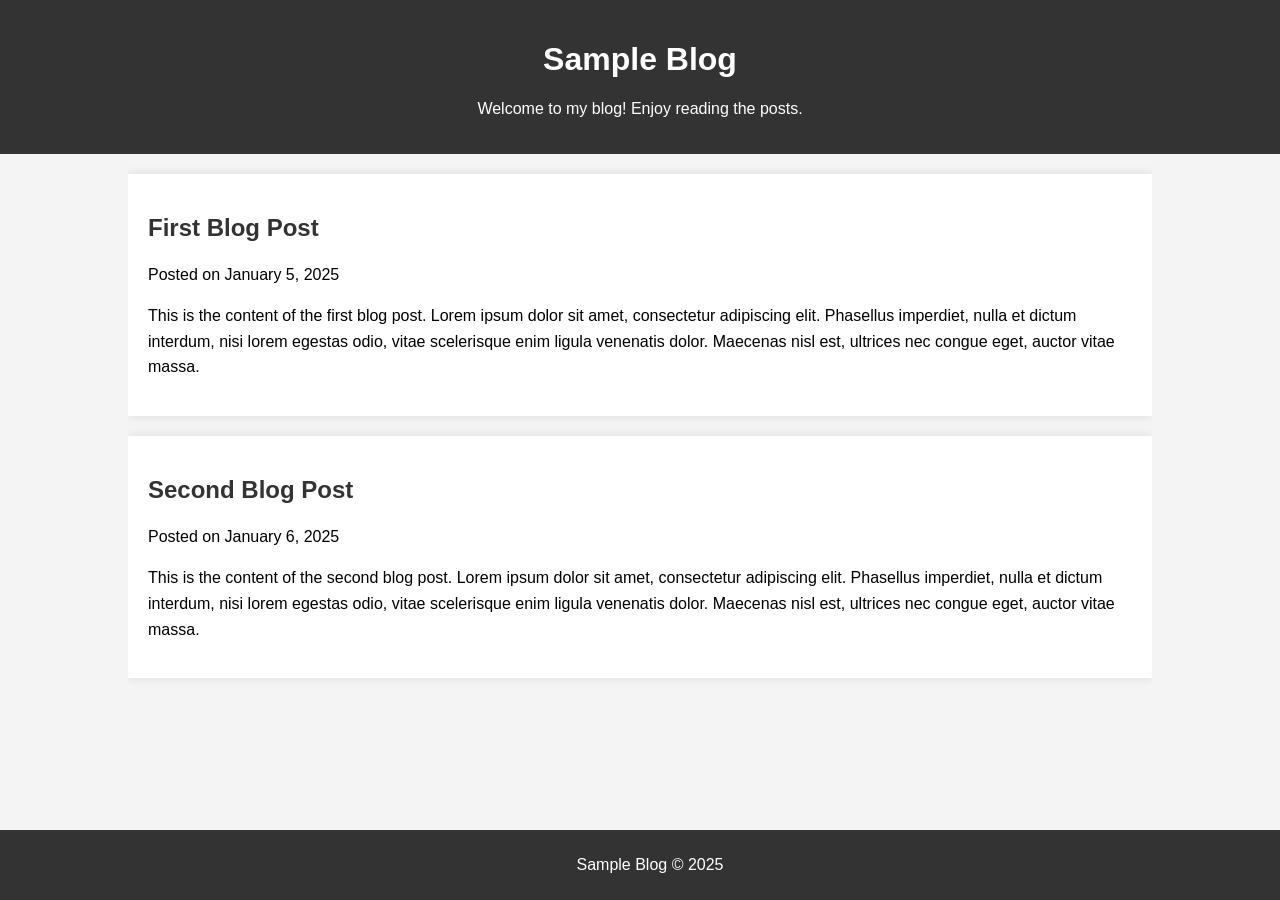
==== index.html @ 9d22ab4b ". first post" ====
<!DOCTYPE html>
<html lang="en">
<head>
    <meta charset="UTF-8">
    <meta name="viewport" content="width=device-width, initial-scale=1.0">
    <title>Sample Blog</title>
    <style>
        body {
            font-family: Arial, sans-serif;
            margin: 0;
            padding: 0;
            background-color: #f4f4f4;
        }
        header {
            background-color: #333;
            color: #fff;
            padding: 20px;
            text-align: center;
        }
        .container {
            width: 80%;
            margin: auto;
            overflow: hidden;
        }
        .post {
            background: #fff;
            margin: 20px 0;
            padding: 20px;
            box-shadow: 0 0 10px rgba(0, 0, 0, 0.1);
        }
        .post h2 {
            color: #333;
        }
        .post p {
            line-height: 1.6;
        }
        footer {
            background-color: #333;
            color: #fff;
            text-align: center;
            padding: 10px;
            position: fixed;
            bottom: 0;
            width: 100%;
        }
    </style>
</head>
<body>
    <header>
        <h1>Sample Blog</h1>
        <p>Welcome to my blog! Enjoy reading the posts.</p>
    </header>

    <div class="container">
        <div class="post">
            <h2>First Blog Post</h2>
            <p>Posted on January 5, 2025</p>
            <p>
                This is the content of the first blog post. Lorem ipsum dolor sit amet, consectetur adipiscing elit. 
                Phasellus imperdiet, nulla et dictum interdum, nisi lorem egestas odio, vitae scelerisque enim ligula venenatis dolor. 
                Maecenas nisl est, ultrices nec congue eget, auctor vitae massa.
            </p>
        </div>

        <div class="post">
            <h2>Second Blog Post</h2>
            <p>Posted on January 6, 2025</p>
            <p>
                This is the content of the second blog post. Lorem ipsum dolor sit amet, consectetur adipiscing elit. 
                Phasellus imperdiet, nulla et dictum interdum, nisi lorem egestas odio, vitae scelerisque enim ligula venenatis dolor. 
                Maecenas nisl est, ultrices nec congue eget, auctor vitae massa.
            </p>
        </div>
    </div>

    <footer>
        <p>Sample Blog &copy; 2025</p>
    </footer>
</body>
</html>
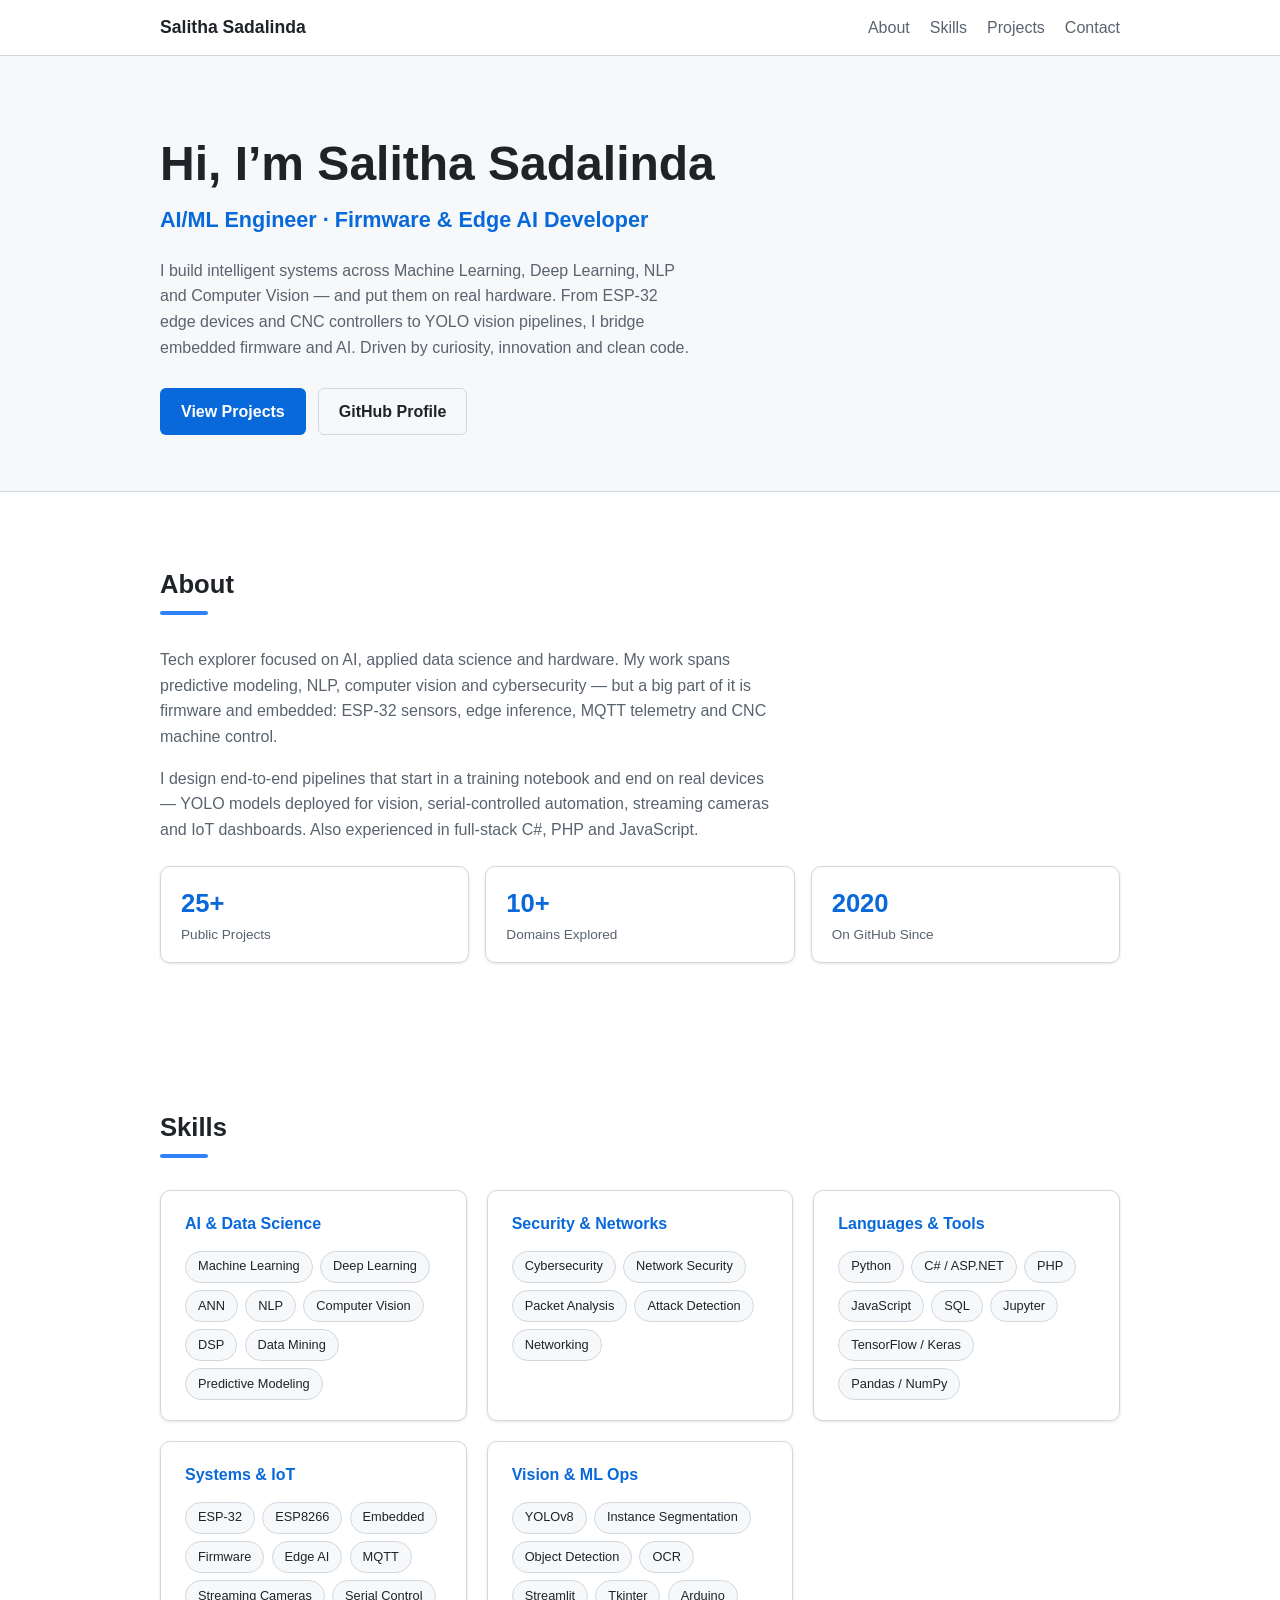
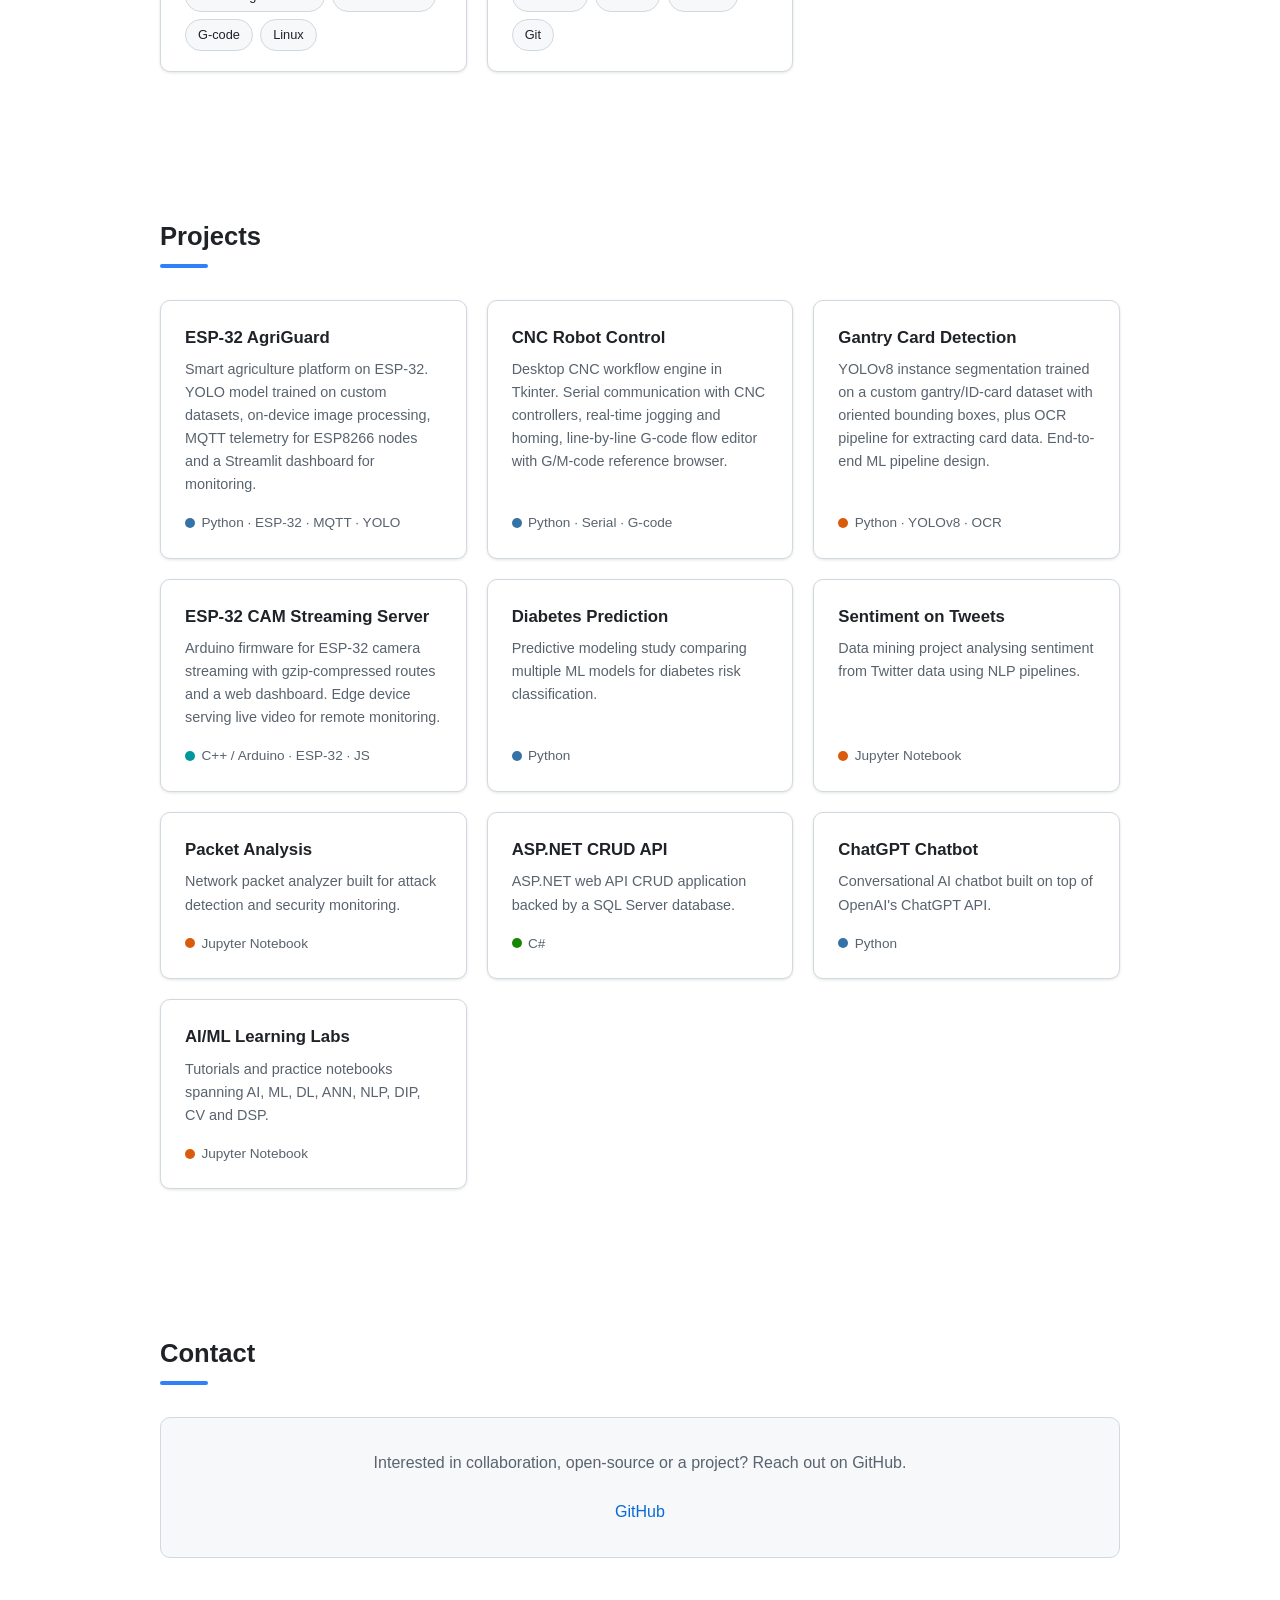
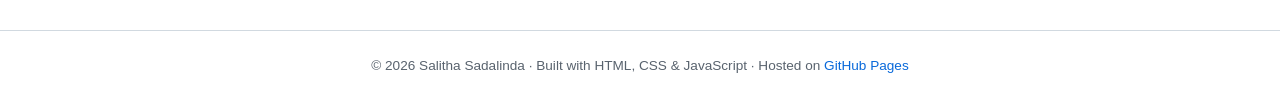
==== commit 40e31b52: "Add professional portfolio with firmware and edge AI content - Responsive single-page portfolio with" ====
--- a/index.html
+++ b/index.html
@@ -1,80 +1,275 @@
 <!DOCTYPE html>
 <html lang="en">
 <head>
-    <meta charset="UTF-8">
-    <meta name="viewport" content="width=device-width, initial-scale=1.0">
-    <title>Sample Blog</title>
-    <style>
-        body {
-            font-family: Arial, sans-serif;
-            margin: 0;
-            padding: 0;
-            background-color: #f4f4f4;
-        }
-        header {
-            background-color: #333;
-            color: #fff;
-            padding: 20px;
-            text-align: center;
-        }
-        .container {
-            width: 80%;
-            margin: auto;
-            overflow: hidden;
-        }
-        .post {
-            background: #fff;
-            margin: 20px 0;
-            padding: 20px;
-            box-shadow: 0 0 10px rgba(0, 0, 0, 0.1);
-        }
-        .post h2 {
-            color: #333;
-        }
-        .post p {
-            line-height: 1.6;
-        }
-        footer {
-            background-color: #333;
-            color: #fff;
-            text-align: center;
-            padding: 10px;
-            position: fixed;
-            bottom: 0;
-            width: 100%;
-        }
-    </style>
+  <meta charset="UTF-8">
+  <meta name="viewport" content="width=device-width, initial-scale=1.0">
+  <title>Salitha Sadalinda | AI/ML Engineer & Cybersecurity Enthusiast</title>
+  <meta name="description" content="Portfolio of Salitha Sadalinda — Machine Learning, Deep Learning, NLP, Computer Vision, Cybersecurity, firmware and edge AI on ESP-32. Python developer and open-source contributor.">
+  <meta name="author" content="Salitha Sadalinda">
+  <meta name="keywords" content="Salitha Sadalinda, Machine Learning, Deep Learning, NLP, Computer Vision, Cybersecurity, Networking, Python, Firmware, ESP-32, Edge AI, CNC, YOLO">
+  <meta name="robots" content="index, follow">
+  <meta name="theme-color" content="#0d1117">
+
+  <!-- Open Graph -->
+  <meta property="og:type" content="website">
+  <meta property="og:title" content="Salitha Sadalinda | Portfolio">
+  <meta property="og:description" content="AI/ML Engineer, firmware & edge AI developer. ESP-32, CNC, YOLO, Deep Learning, NLP and Computer Vision.">
+  <meta property="og:url" content="https://salithasadalinda.github.io/">
+  <meta property="og:site_name" content="Salitha Sadalinda">
+
+  <!-- Twitter -->
+  <meta name="twitter:card" content="summary">
+  <meta name="twitter:title" content="Salitha Sadalinda | Portfolio">
+  <meta name="twitter:description" content="AI/ML Engineer & Cybersecurity enthusiast.">
+
+  <link rel="icon" type="image/svg+xml" href="/favicon.svg">
+  <link rel="canonical" href="https://salithasadalinda.github.io/">
+  <link rel="stylesheet" href="/assets/css/style.css">
+
+  <script type="application/ld+json">
+  {
+    "@context": "https://schema.org",
+    "@type": "Person",
+    "name": "Salitha Sadalinda",
+    "url": "https://salithasadalinda.github.io",
+    "jobTitle": "AI/ML Engineer",
+    "knowsAbout": ["Machine Learning", "Deep Learning", "NLP", "Computer Vision", "Cybersecurity", "Networking", "Python"]
+  }
+  </script>
 </head>
 <body>
-    <header>
-        <h1>Sample Blog</h1>
-        <p>Welcome to my blog! Enjoy reading the posts.</p>
-    </header>
-
+  <a class="skip-link" href="#main">Skip to content</a>
+
+  <header class="nav">
+    <nav class="container" aria-label="Primary">
+      <a class="nav-brand" href="#top">Salitha&nbsp;Sadalinda</a>
+      <button class="nav-toggle" id="nav-toggle" aria-expanded="false" aria-controls="nav-links" aria-label="Toggle navigation">&#9776;</button>
+      <ul class="nav-links" id="nav-links">
+        <li><a href="#about">About</a></li>
+        <li><a href="#skills">Skills</a></li>
+        <li><a href="#projects">Projects</a></li>
+        <li><a href="#contact">Contact</a></li>
+      </ul>
+    </nav>
+  </header>
+
+  <main id="main">
+    <!-- Hero -->
+    <section class="hero" id="top">
+      <div class="container">
+        <h1>Hi, I&rsquo;m Salitha Sadalinda</h1>
+        <p class="role">AI/ML Engineer &middot; Firmware &amp; Edge AI Developer</p>
+        <p>
+          I build intelligent systems across Machine Learning, Deep Learning, NLP and Computer Vision —
+          and put them on real hardware. From ESP-32 edge devices and CNC controllers to YOLO vision
+          pipelines, I bridge embedded firmware and AI. Driven by curiosity, innovation and clean code.
+        </p>
+        <div class="btn-group">
+          <a class="btn btn-primary" href="#projects">View Projects</a>
+          <a class="btn btn-outline" href="https://github.com/salithasadalinda" target="_blank" rel="noopener">GitHub Profile</a>
+        </div>
+      </div>
+    </section>
+
+    <!-- About -->
+    <section id="about">
+      <div class="container">
+        <h2 class="section-title">About</h2>
+        <div class="about-text">
+          <p>
+            Tech explorer focused on AI, applied data science and hardware. My work spans predictive
+            modeling, NLP, computer vision and cybersecurity — but a big part of it is firmware and
+            embedded: ESP-32 sensors, edge inference, MQTT telemetry and CNC machine control.
+          </p>
+          <p>
+            I design end-to-end pipelines that start in a training notebook and end on real devices —
+            YOLO models deployed for vision, serial-controlled automation, streaming cameras and IoT
+            dashboards. Also experienced in full-stack C#, PHP and JavaScript.
+          </p>
+        </div>
+        <div class="stats">
+          <div class="stat">
+            <div class="num">25+</div>
+            <div class="label">Public Projects</div>
+          </div>
+          <div class="stat">
+            <div class="num">10+</div>
+            <div class="label">Domains Explored</div>
+          </div>
+          <div class="stat">
+            <div class="num">2020</div>
+            <div class="label">On GitHub Since</div>
+          </div>
+        </div>
+      </div>
+    </section>
+
+    <!-- Skills -->
+    <section id="skills">
+      <div class="container">
+        <h2 class="section-title">Skills</h2>
+        <div class="skills-grid">
+          <div class="skill-cat">
+            <h3>AI &amp; Data Science</h3>
+            <div class="badges">
+              <span class="badge">Machine Learning</span>
+              <span class="badge">Deep Learning</span>
+              <span class="badge">ANN</span>
+              <span class="badge">NLP</span>
+              <span class="badge">Computer Vision</span>
+              <span class="badge">DSP</span>
+              <span class="badge">Data Mining</span>
+              <span class="badge">Predictive Modeling</span>
+            </div>
+          </div>
+          <div class="skill-cat">
+            <h3>Security &amp; Networks</h3>
+            <div class="badges">
+              <span class="badge">Cybersecurity</span>
+              <span class="badge">Network Security</span>
+              <span class="badge">Packet Analysis</span>
+              <span class="badge">Attack Detection</span>
+              <span class="badge">Networking</span>
+            </div>
+          </div>
+          <div class="skill-cat">
+            <h3>Languages &amp; Tools</h3>
+            <div class="badges">
+              <span class="badge">Python</span>
+              <span class="badge">C# / ASP.NET</span>
+              <span class="badge">PHP</span>
+              <span class="badge">JavaScript</span>
+              <span class="badge">SQL</span>
+              <span class="badge">Jupyter</span>
+              <span class="badge">TensorFlow / Keras</span>
+              <span class="badge">Pandas / NumPy</span>
+            </div>
+          </div>
+          <div class="skill-cat">
+            <h3>Systems &amp; IoT</h3>
+            <div class="badges">
+              <span class="badge">ESP-32</span>
+              <span class="badge">ESP8266</span>
+              <span class="badge">Embedded</span>
+              <span class="badge">Firmware</span>
+              <span class="badge">Edge AI</span>
+              <span class="badge">MQTT</span>
+              <span class="badge">Streaming Cameras</span>
+              <span class="badge">Serial Control</span>
+              <span class="badge">G-code</span>
+              <span class="badge">Linux</span>
+            </div>
+          </div>
+          <div class="skill-cat">
+            <h3>Vision &amp; ML Ops</h3>
+            <div class="badges">
+              <span class="badge">YOLOv8</span>
+              <span class="badge">Instance Segmentation</span>
+              <span class="badge">Object Detection</span>
+              <span class="badge">OCR</span>
+              <span class="badge">Streamlit</span>
+              <span class="badge">Tkinter</span>
+              <span class="badge">Arduino</span>
+              <span class="badge">Git</span>
+            </div>
+          </div>
+        </div>
+      </div>
+    </section>
+
+    <!-- Projects -->
+    <section id="projects">
+      <div class="container">
+        <h2 class="section-title">Projects</h2>
+        <div class="projects-grid">
+
+          <article class="project-card">
+            <h3 class="p-title"><a href="https://github.com/salithasadalinda/ESP-32-AgriGuard" target="_blank" rel="noopener">ESP-32 AgriGuard</a></h3>
+            <p class="p-desc">Smart agriculture platform on ESP-32. YOLO model trained on custom datasets, on-device image processing, MQTT telemetry for ESP8266 nodes and a Streamlit dashboard for monitoring.</p>
+            <span class="p-lang"><span class="lang-dot" style="background:#3572A5"></span>Python &middot; ESP-32 &middot; MQTT &middot; YOLO</span>
+          </article>
+
+          <article class="project-card">
+            <h3 class="p-title"><a href="https://github.com/salithasadalinda/CNC_robot_control" target="_blank" rel="noopener">CNC Robot Control</a></h3>
+            <p class="p-desc">Desktop CNC workflow engine in Tkinter. Serial communication with CNC controllers, real-time jogging and homing, line-by-line G-code flow editor with G/M-code reference browser.</p>
+            <span class="p-lang"><span class="lang-dot" style="background:#3572A5"></span>Python &middot; Serial &middot; G-code</span>
+          </article>
+
+          <article class="project-card">
+            <h3 class="p-title"><a href="https://github.com/salithasadalinda/gantry-card-detection" target="_blank" rel="noopener">Gantry Card Detection</a></h3>
+            <p class="p-desc">YOLOv8 instance segmentation trained on a custom gantry/ID-card dataset with oriented bounding boxes, plus OCR pipeline for extracting card data. End-to-end ML pipeline design.</p>
+            <span class="p-lang"><span class="lang-dot" style="background:#DA5B0B"></span>Python &middot; YOLOv8 &middot; OCR</span>
+          </article>
+
+          <article class="project-card">
+            <h3 class="p-title"><a href="https://github.com/salithasadalinda/EI_ESP32_CAM_SERVER" target="_blank" rel="noopener">ESP-32 CAM Streaming Server</a></h3>
+            <p class="p-desc">Arduino firmware for ESP-32 camera streaming with gzip-compressed routes and a web dashboard. Edge device serving live video for remote monitoring.</p>
+            <span class="p-lang"><span class="lang-dot" style="background:#00979D"></span>C++ / Arduino &middot; ESP-32 &middot; JS</span>
+          </article>
+
+          <article class="project-card">
+            <h3 class="p-title"><a href="https://github.com/salithasadalinda/diabetis_prediction" target="_blank" rel="noopener">Diabetes Prediction</a></h3>
+            <p class="p-desc">Predictive modeling study comparing multiple ML models for diabetes risk classification.</p>
+            <span class="p-lang"><span class="lang-dot" style="background:#3572A5"></span>Python</span>
+          </article>
+
+          <article class="project-card">
+            <h3 class="p-title"><a href="https://github.com/salithasadalinda/sentimentOnTweets" target="_blank" rel="noopener">Sentiment on Tweets</a></h3>
+            <p class="p-desc">Data mining project analysing sentiment from Twitter data using NLP pipelines.</p>
+            <span class="p-lang"><span class="lang-dot" style="background:#DA5B0B"></span>Jupyter Notebook</span>
+          </article>
+
+          <article class="project-card">
+            <h3 class="p-title"><a href="https://github.com/salithasadalinda/packetAnalysis" target="_blank" rel="noopener">Packet Analysis</a></h3>
+            <p class="p-desc">Network packet analyzer built for attack detection and security monitoring.</p>
+            <span class="p-lang"><span class="lang-dot" style="background:#DA5B0B"></span>Jupyter Notebook</span>
+          </article>
+
+          <article class="project-card">
+            <h3 class="p-title"><a href="https://github.com/salithasadalinda/WebApplication1" target="_blank" rel="noopener">ASP.NET CRUD API</a></h3>
+            <p class="p-desc">ASP.NET web API CRUD application backed by a SQL Server database.</p>
+            <span class="p-lang"><span class="lang-dot" style="background:#178600"></span>C#</span>
+          </article>
+
+          <article class="project-card">
+            <h3 class="p-title"><a href="https://github.com/salithasadalinda/chatgpt-chatbot" target="_blank" rel="noopener">ChatGPT Chatbot</a></h3>
+            <p class="p-desc">Conversational AI chatbot built on top of OpenAI's ChatGPT API.</p>
+            <span class="p-lang"><span class="lang-dot" style="background:#3572A5"></span>Python</span>
+          </article>
+
+          <article class="project-card">
+            <h3 class="p-title"><a href="https://github.com/salithasadalinda/AI_ML_DL_ANN_NLP_DIP_CV_DSP" target="_blank" rel="noopener">AI/ML Learning Labs</a></h3>
+            <p class="p-desc">Tutorials and practice notebooks spanning AI, ML, DL, ANN, NLP, DIP, CV and DSP.</p>
+            <span class="p-lang"><span class="lang-dot" style="background:#DA5B0B"></span>Jupyter Notebook</span>
+          </article>
+
+        </div>
+      </div>
+    </section>
+
+    <!-- Contact -->
+    <section id="contact">
+      <div class="container">
+        <h2 class="section-title">Contact</h2>
+        <div class="contact-box">
+          <p>Interested in collaboration, open-source or a project? Reach out on GitHub.</p>
+          <div class="social-links">
+            <a href="https://github.com/salithasadalinda" target="_blank" rel="noopener" aria-label="GitHub profile">
+              GitHub
+            </a>
+          </div>
+        </div>
+      </div>
+    </section>
+  </main>
+
+  <footer class="footer">
     <div class="container">
-        <div class="post">
-            <h2>First Blog Post</h2>
-            <p>Posted on January 5, 2025</p>
-            <p>
-                This is the content of the first blog post. Lorem ipsum dolor sit amet, consectetur adipiscing elit. 
-                Phasellus imperdiet, nulla et dictum interdum, nisi lorem egestas odio, vitae scelerisque enim ligula venenatis dolor. 
-                Maecenas nisl est, ultrices nec congue eget, auctor vitae massa.
-            </p>
-        </div>
-
-        <div class="post">
-            <h2>Second Blog Post</h2>
-            <p>Posted on January 6, 2025</p>
-            <p>
-                This is the content of the second blog post. Lorem ipsum dolor sit amet, consectetur adipiscing elit. 
-                Phasellus imperdiet, nulla et dictum interdum, nisi lorem egestas odio, vitae scelerisque enim ligula venenatis dolor. 
-                Maecenas nisl est, ultrices nec congue eget, auctor vitae massa.
-            </p>
-        </div>
+      &copy; <span id="year">2026</span> Salitha Sadalinda &middot; Built with HTML, CSS &amp; JavaScript &middot;
+      Hosted on <a href="https://pages.github.com/" target="_blank" rel="noopener">GitHub Pages</a>
     </div>
-
-    <footer>
-        <p>Sample Blog &copy; 2025</p>
-    </footer>
+  </footer>
+
+  <script src="/assets/js/main.js"></script>
 </body>
 </html>
--- a/assets/css/style.css
+++ b/assets/css/style.css
@@ -0,0 +1,425 @@
+:root {
+  --bg: #ffffff;
+  --bg-alt: #f6f8fa;
+  --text: #1f2328;
+  --text-muted: #59636e;
+  --accent: #2f81f7;
+  --accent-strong: #0969da;
+  --border: #d1d9e0;
+  --card-bg: #ffffff;
+  --code-bg: #f6f8fa;
+  --shadow: 0 1px 3px rgba(27, 31, 36, 0.12);
+  --shadow-lg: 0 8px 24px rgba(140, 149, 159, 0.2);
+  --radius: 10px;
+  --max-width: 960px;
+  --nav-h: 56px;
+}
+
+@media (prefers-color-scheme: dark) {
+  :root {
+    --bg: #0d1117;
+    --bg-alt: #161b22;
+    --text: #e6edf3;
+    --text-muted: #8b949e;
+    --accent: #4493f8;
+    --accent-strong: #58a6ff;
+    --border: #30363d;
+    --card-bg: #161b22;
+    --code-bg: #161b22;
+    --shadow: 0 1px 3px rgba(1, 4, 9, 0.4);
+    --shadow-lg: 0 8px 24px rgba(1, 4, 9, 0.6);
+  }
+}
+
+*,
+*::before,
+*::after {
+  box-sizing: border-box;
+  margin: 0;
+  padding: 0;
+}
+
+html {
+  scroll-behavior: smooth;
+  scroll-padding-top: var(--nav-h);
+}
+
+body {
+  font-family: -apple-system, BlinkMacSystemFont, "Segoe UI", "Noto Sans",
+    Helvetica, Arial, sans-serif, "Apple Color Emoji", "Segoe UI Emoji";
+  background: var(--bg);
+  color: var(--text);
+  line-height: 1.6;
+  -webkit-font-smoothing: antialiased;
+}
+
+a {
+  color: var(--accent-strong);
+  text-decoration: none;
+}
+
+a:hover {
+  text-decoration: underline;
+}
+
+.container {
+  width: min(100% - 2rem, var(--max-width));
+  margin-inline: auto;
+}
+
+.skip-link {
+  position: absolute;
+  left: -9999px;
+  top: 0;
+  background: var(--accent-strong);
+  color: #fff;
+  padding: 0.5rem 1rem;
+  z-index: 100;
+}
+
+.skip-link:focus {
+  left: 0;
+}
+
+/* ---------- Navbar ---------- */
+.nav {
+  position: sticky;
+  top: 0;
+  z-index: 50;
+  height: var(--nav-h);
+  background: color-mix(in srgb, var(--bg) 85%, transparent);
+  backdrop-filter: blur(8px);
+  -webkit-backdrop-filter: blur(8px);
+  border-bottom: 1px solid var(--border);
+}
+
+.nav .container {
+  display: flex;
+  align-items: center;
+  justify-content: space-between;
+  height: 100%;
+}
+
+.nav-brand {
+  font-weight: 700;
+  font-size: 1.1rem;
+  color: var(--text);
+}
+
+.nav-links {
+  display: flex;
+  gap: 1.25rem;
+  align-items: center;
+  list-style: none;
+}
+
+.nav-links a {
+  color: var(--text-muted);
+  font-weight: 500;
+}
+
+.nav-links a:hover {
+  color: var(--text);
+  text-decoration: none;
+}
+
+.nav-toggle {
+  display: none;
+  background: none;
+  border: 1px solid var(--border);
+  border-radius: 6px;
+  padding: 0.4rem 0.6rem;
+  color: var(--text);
+  cursor: pointer;
+  font-size: 1.1rem;
+}
+
+/* ---------- Sections ---------- */
+section {
+  padding: 4.5rem 0;
+}
+
+.section-title {
+  font-size: 1.6rem;
+  margin-bottom: 2rem;
+  position: relative;
+}
+
+.section-title::after {
+  content: "";
+  display: block;
+  width: 3rem;
+  height: 4px;
+  margin-top: 0.4rem;
+  border-radius: 2px;
+  background: var(--accent);
+}
+
+/* ---------- Hero ---------- */
+.hero {
+  padding: 5rem 0 3.5rem;
+  background: var(--bg-alt);
+  border-bottom: 1px solid var(--border);
+}
+
+.hero h1 {
+  font-size: clamp(2rem, 5vw, 3rem);
+  line-height: 1.15;
+  margin-bottom: 0.75rem;
+}
+
+.hero .role {
+  font-size: clamp(1.1rem, 2.5vw, 1.35rem);
+  color: var(--accent-strong);
+  font-weight: 600;
+  margin-bottom: 1.25rem;
+}
+
+.hero p {
+  color: var(--text-muted);
+  max-width: 60ch;
+  margin-bottom: 1.75rem;
+}
+
+.btn-group {
+  display: flex;
+  flex-wrap: wrap;
+  gap: 0.75rem;
+}
+
+.btn {
+  display: inline-block;
+  padding: 0.6rem 1.25rem;
+  border-radius: 6px;
+  font-weight: 600;
+  border: 1px solid transparent;
+  transition: background 0.15s ease, transform 0.1s ease;
+}
+
+.btn:hover {
+  text-decoration: none;
+  transform: translateY(-1px);
+}
+
+.btn-primary {
+  background: var(--accent-strong);
+  color: #fff;
+}
+
+.btn-primary:hover {
+  background: var(--accent);
+}
+
+.btn-outline {
+  background: transparent;
+  color: var(--text);
+  border-color: var(--border);
+}
+
+.btn-outline:hover {
+  border-color: var(--text-muted);
+}
+
+/* ---------- About ---------- */
+.about-text p {
+  color: var(--text-muted);
+  margin-bottom: 1rem;
+  max-width: 70ch;
+}
+
+.stats {
+  display: grid;
+  grid-template-columns: repeat(auto-fit, minmax(140px, 1fr));
+  gap: 1rem;
+  margin-top: 1.5rem;
+}
+
+.stat {
+  background: var(--card-bg);
+  border: 1px solid var(--border);
+  border-radius: var(--radius);
+  padding: 1rem 1.25rem;
+  box-shadow: var(--shadow);
+}
+
+.stat .num {
+  font-size: 1.6rem;
+  font-weight: 700;
+  color: var(--accent-strong);
+}
+
+.stat .label {
+  color: var(--text-muted);
+  font-size: 0.85rem;
+}
+
+/* ---------- Skills ---------- */
+.skills-grid {
+  display: grid;
+  grid-template-columns: repeat(auto-fit, minmax(260px, 1fr));
+  gap: 1.25rem;
+}
+
+.skill-cat {
+  background: var(--card-bg);
+  border: 1px solid var(--border);
+  border-radius: var(--radius);
+  padding: 1.25rem 1.5rem;
+  box-shadow: var(--shadow);
+}
+
+.skill-cat h3 {
+  font-size: 1rem;
+  margin-bottom: 0.85rem;
+  color: var(--accent-strong);
+}
+
+.badges {
+  display: flex;
+  flex-wrap: wrap;
+  gap: 0.45rem;
+}
+
+.badge {
+  background: var(--bg-alt);
+  border: 1px solid var(--border);
+  border-radius: 999px;
+  padding: 0.3rem 0.75rem;
+  font-size: 0.8rem;
+  color: var(--text);
+}
+
+/* ---------- Projects ---------- */
+.projects-grid {
+  display: grid;
+  grid-template-columns: repeat(auto-fill, minmax(300px, 1fr));
+  gap: 1.25rem;
+}
+
+.project-card {
+  display: flex;
+  flex-direction: column;
+  background: var(--card-bg);
+  border: 1px solid var(--border);
+  border-radius: var(--radius);
+  padding: 1.5rem;
+  box-shadow: var(--shadow);
+  transition: box-shadow 0.2s ease, transform 0.2s ease;
+}
+
+.project-card:hover {
+  box-shadow: var(--shadow-lg);
+  transform: translateY(-2px);
+}
+
+.project-card .p-title {
+  font-size: 1.05rem;
+  margin-bottom: 0.4rem;
+}
+
+.project-card .p-title a {
+  color: var(--text);
+}
+
+.project-card .p-desc {
+  color: var(--text-muted);
+  font-size: 0.9rem;
+  margin-bottom: 1rem;
+  flex-grow: 1;
+}
+
+.project-card .p-lang {
+  font-size: 0.85rem;
+  color: var(--text-muted);
+  display: flex;
+  align-items: center;
+  gap: 0.4rem;
+}
+
+.lang-dot {
+  width: 10px;
+  height: 10px;
+  border-radius: 50%;
+  display: inline-block;
+  background: var(--accent);
+}
+
+/* ---------- Contact ---------- */
+.contact-box {
+  background: var(--bg-alt);
+  border: 1px solid var(--border);
+  border-radius: var(--radius);
+  padding: 2rem;
+  text-align: center;
+}
+
+.contact-box p {
+  color: var(--text-muted);
+  margin-bottom: 1.5rem;
+}
+
+.social-links {
+  display: flex;
+  justify-content: center;
+  flex-wrap: wrap;
+  gap: 0.75rem;
+  margin-top: 1rem;
+}
+
+.social-links a {
+  display: inline-flex;
+  align-items: center;
+  gap: 0.4rem;
+}
+
+/* ---------- Footer ---------- */
+.footer {
+  border-top: 1px solid var(--border);
+  padding: 1.5rem 0;
+  color: var(--text-muted);
+  font-size: 0.85rem;
+  text-align: center;
+}
+
+/* ---------- Responsive ---------- */
+@media (max-width: 720px) {
+  .nav-links {
+    position: absolute;
+    top: var(--nav-h);
+    left: 0;
+    right: 0;
+    flex-direction: column;
+    gap: 0;
+    background: var(--bg);
+    border-bottom: 1px solid var(--border);
+    padding: 0.5rem 1rem;
+    display: none;
+  }
+
+  .nav-links.open {
+    display: flex;
+  }
+
+  .nav-links a {
+    display: block;
+    padding: 0.6rem 0;
+  }
+
+  .nav-toggle {
+    display: block;
+  }
+}
+
+/* ---------- Reduced motion ---------- */
+@media (prefers-reduced-motion: reduce) {
+  html {
+    scroll-behavior: auto;
+  }
+
+  *,
+  *::before,
+  *::after {
+    transition: none !important;
+    transform: none !important;
+  }
+}
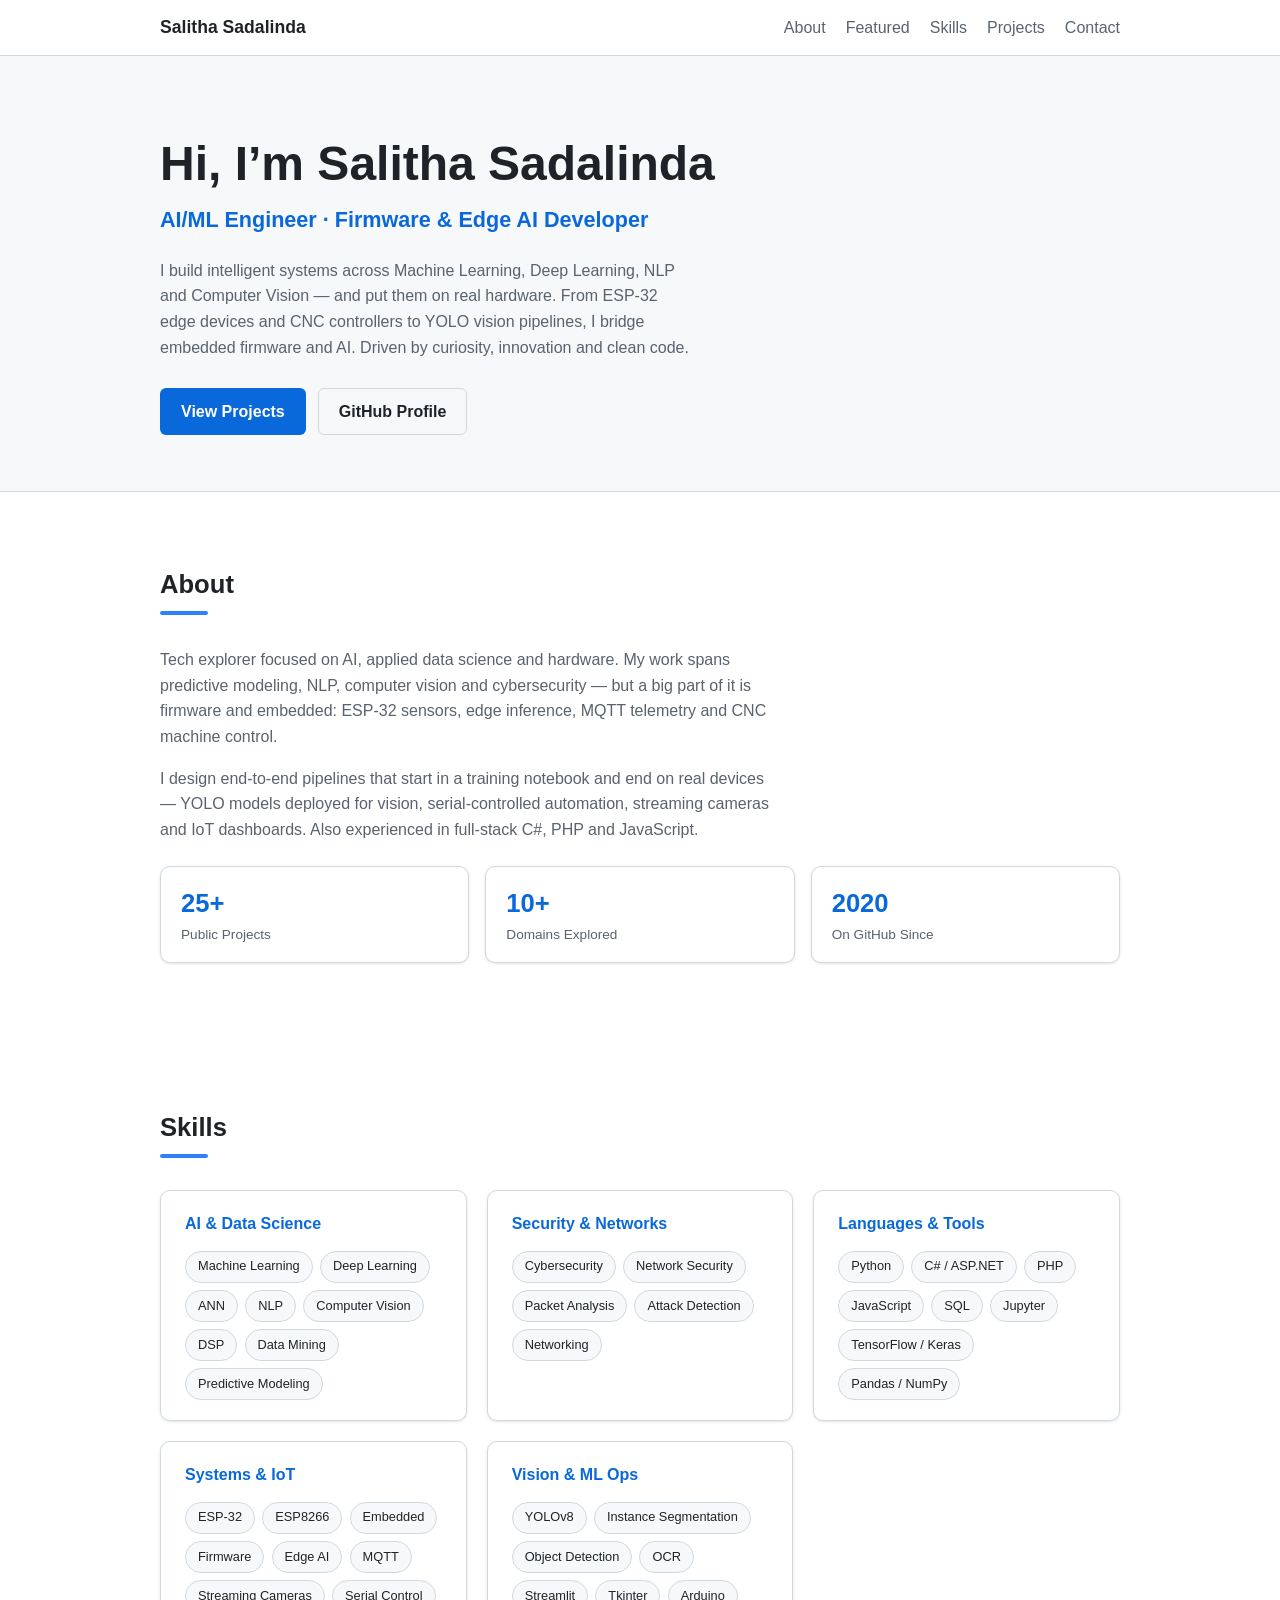
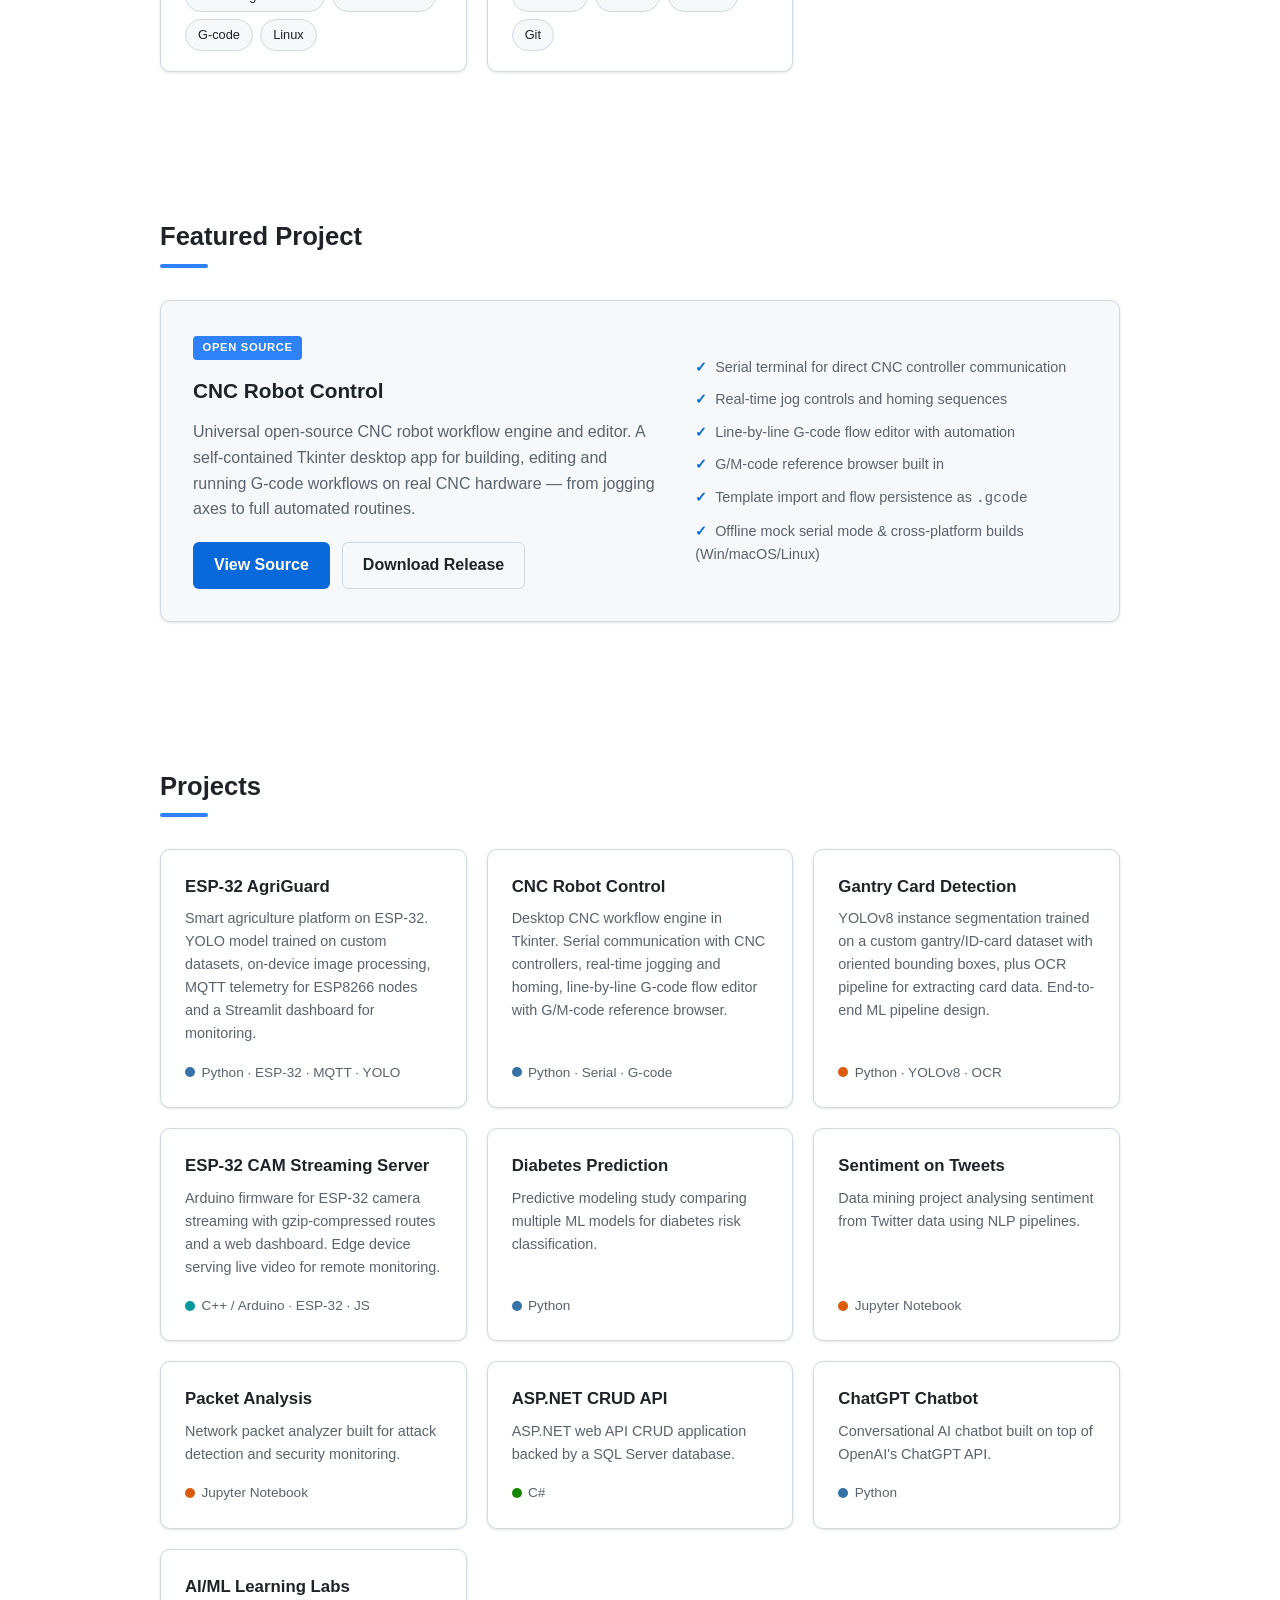
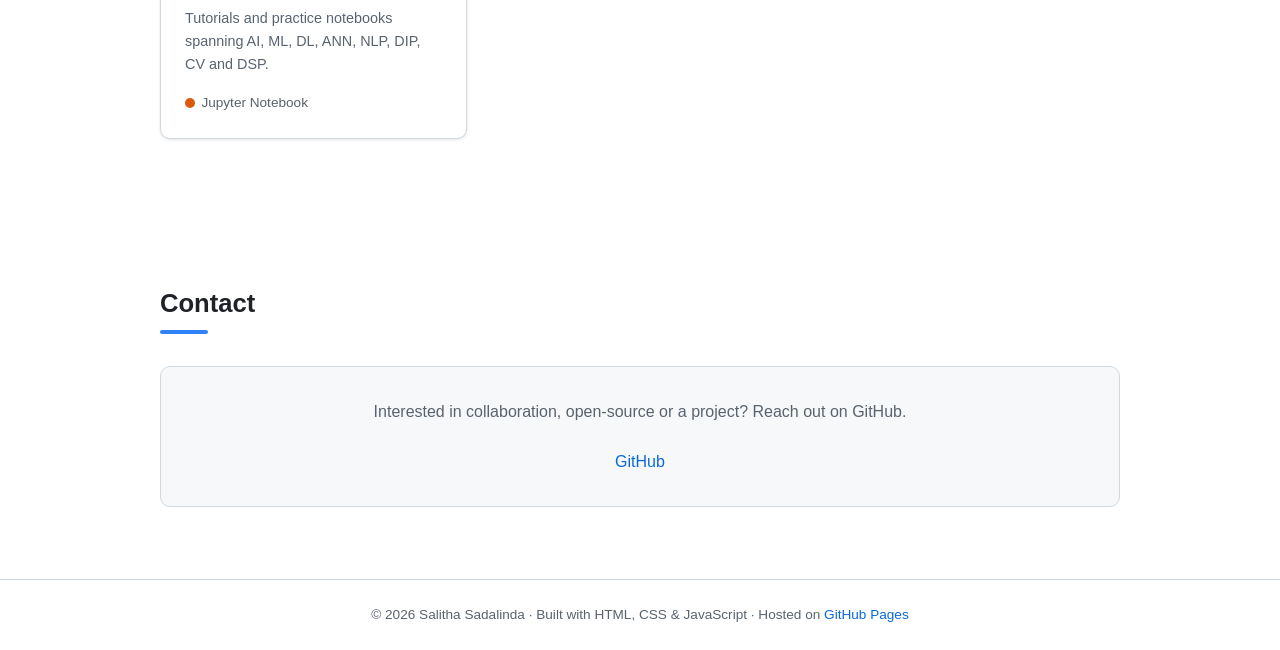
==== commit 409db93b: "Add featured open-source CNC Robot Control section" ====
--- a/index.html
+++ b/index.html
@@ -46,6 +46,7 @@
       <button class="nav-toggle" id="nav-toggle" aria-expanded="false" aria-controls="nav-links" aria-label="Toggle navigation">&#9776;</button>
       <ul class="nav-links" id="nav-links">
         <li><a href="#about">About</a></li>
+        <li><a href="#featured">Featured</a></li>
         <li><a href="#skills">Skills</a></li>
         <li><a href="#projects">Projects</a></li>
         <li><a href="#contact">Contact</a></li>
@@ -177,6 +178,36 @@
       </div>
     </section>
 
+    <!-- Featured Project -->
+    <section id="featured">
+      <div class="container">
+        <h2 class="section-title">Featured Project</h2>
+        <div class="featured">
+          <div>
+            <span class="f-tag">Open Source</span>
+            <h3>CNC Robot Control</h3>
+            <p class="f-desc">
+              Universal open-source CNC robot workflow engine and editor. A self-contained Tkinter
+              desktop app for building, editing and running G-code workflows on real CNC hardware —
+              from jogging axes to full automated routines.
+            </p>
+            <div class="btn-group">
+              <a class="btn btn-primary" href="https://github.com/salithasadalinda/CNC_robot_control" target="_blank" rel="noopener">View Source</a>
+              <a class="btn btn-outline" href="https://github.com/salithasadalinda/CNC_robot_control/releases/latest" target="_blank" rel="noopener">Download Release</a>
+            </div>
+          </div>
+          <ul>
+            <li>Serial terminal for direct CNC controller communication</li>
+            <li>Real-time jog controls and homing sequences</li>
+            <li>Line-by-line G-code flow editor with automation</li>
+            <li>G/M-code reference browser built in</li>
+            <li>Template import and flow persistence as <code>.gcode</code></li>
+            <li>Offline mock serial mode &amp; cross-platform builds (Win/macOS/Linux)</li>
+          </ul>
+        </div>
+      </div>
+    </section>
+
     <!-- Projects -->
     <section id="projects">
       <div class="container">
--- a/assets/css/style.css
+++ b/assets/css/style.css
@@ -289,6 +289,65 @@
   color: var(--text);
 }
 
+/* ---------- Featured ---------- */
+.featured {
+  background: var(--bg-alt);
+  border: 1px solid var(--border);
+  border-radius: var(--radius);
+  padding: 2rem;
+  box-shadow: var(--shadow);
+  display: grid;
+  grid-template-columns: 1.2fr 1fr;
+  gap: 2rem;
+  align-items: center;
+}
+
+.featured h3 {
+  font-size: 1.3rem;
+  margin-bottom: 0.75rem;
+}
+
+.featured .f-tag {
+  display: inline-block;
+  background: var(--accent);
+  color: #fff;
+  font-size: 0.7rem;
+  font-weight: 700;
+  text-transform: uppercase;
+  letter-spacing: 0.06em;
+  border-radius: 4px;
+  padding: 0.2rem 0.6rem;
+  margin-bottom: 0.9rem;
+}
+
+.featured .f-desc {
+  color: var(--text-muted);
+  margin-bottom: 1.25rem;
+  max-width: 55ch;
+}
+
+.featured ul {
+  list-style: none;
+  display: flex;
+  flex-direction: column;
+  gap: 0.6rem;
+  color: var(--text-muted);
+  font-size: 0.9rem;
+}
+
+.featured ul li::before {
+  content: "\2713";
+  color: var(--accent-strong);
+  font-weight: 700;
+  margin-right: 0.5rem;
+}
+
+@media (max-width: 720px) {
+  .featured {
+    grid-template-columns: 1fr;
+  }
+}
+
 /* ---------- Projects ---------- */
 .projects-grid {
   display: grid;
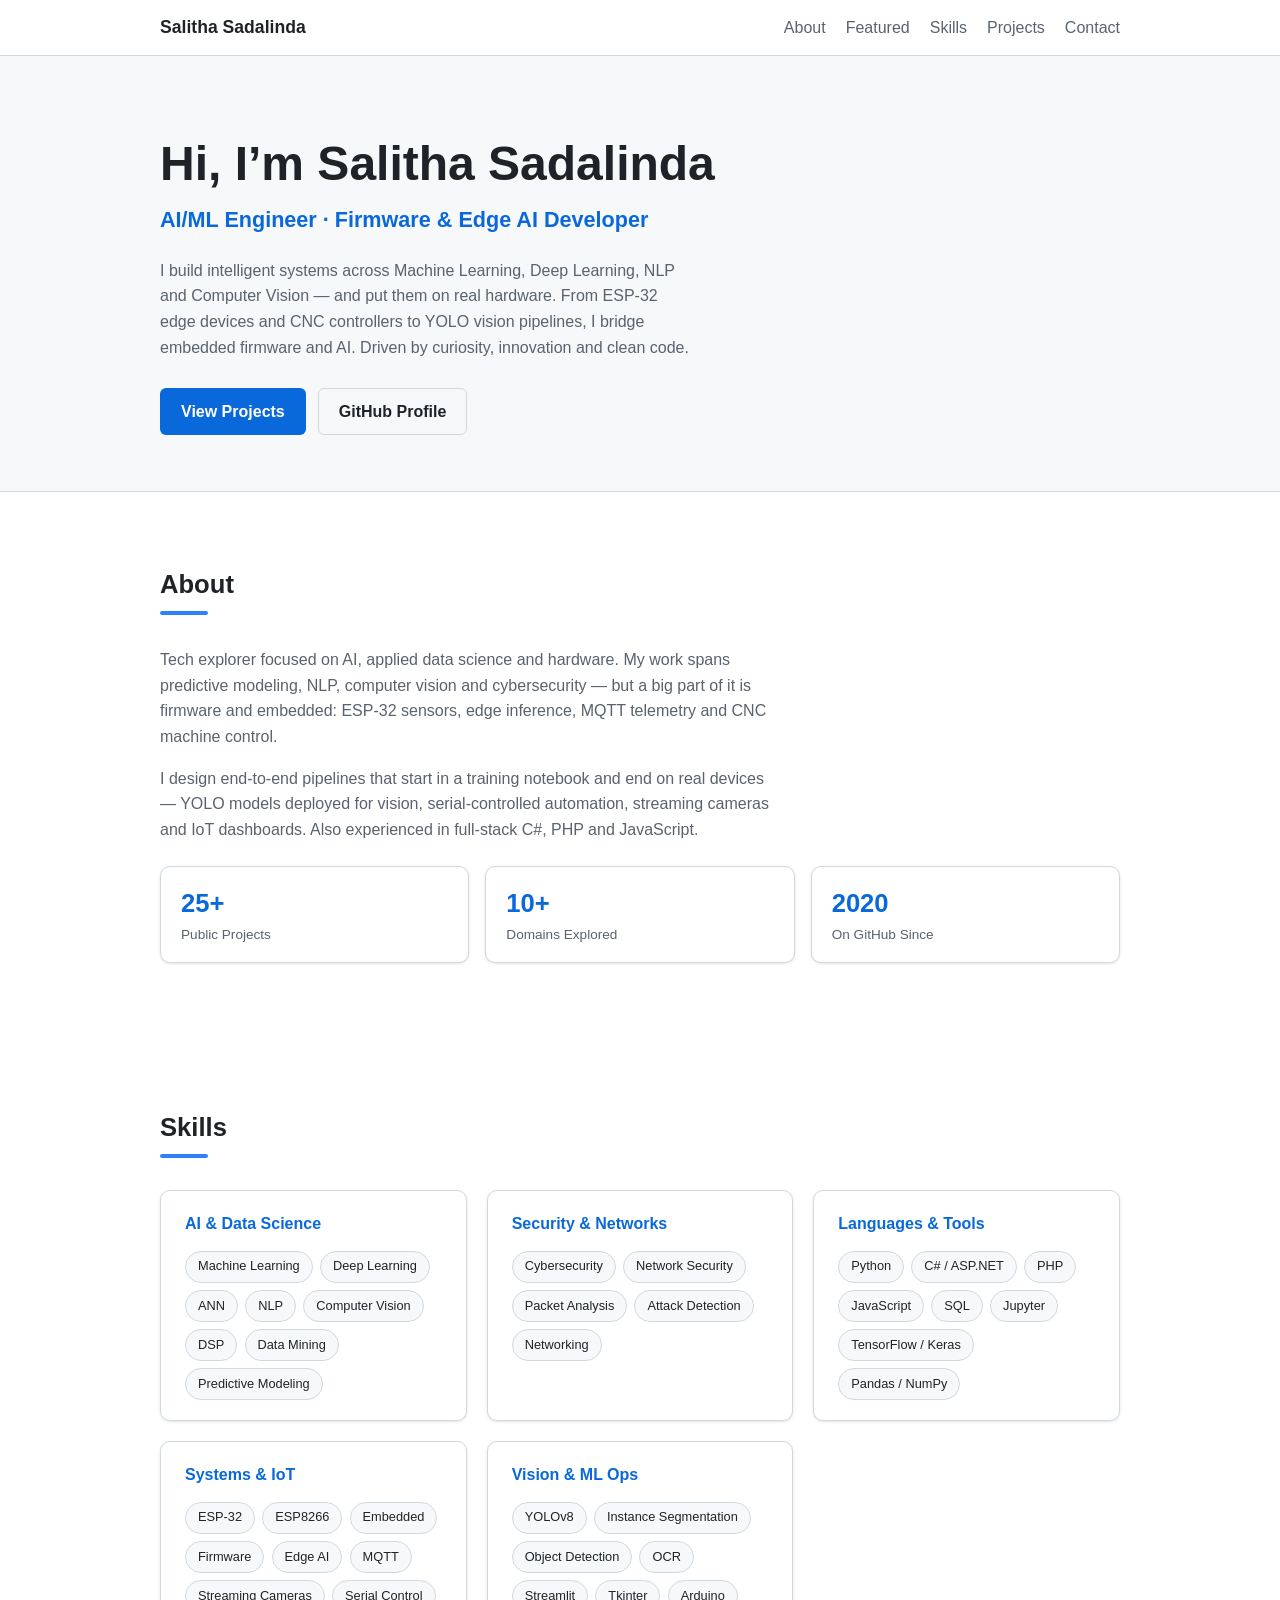
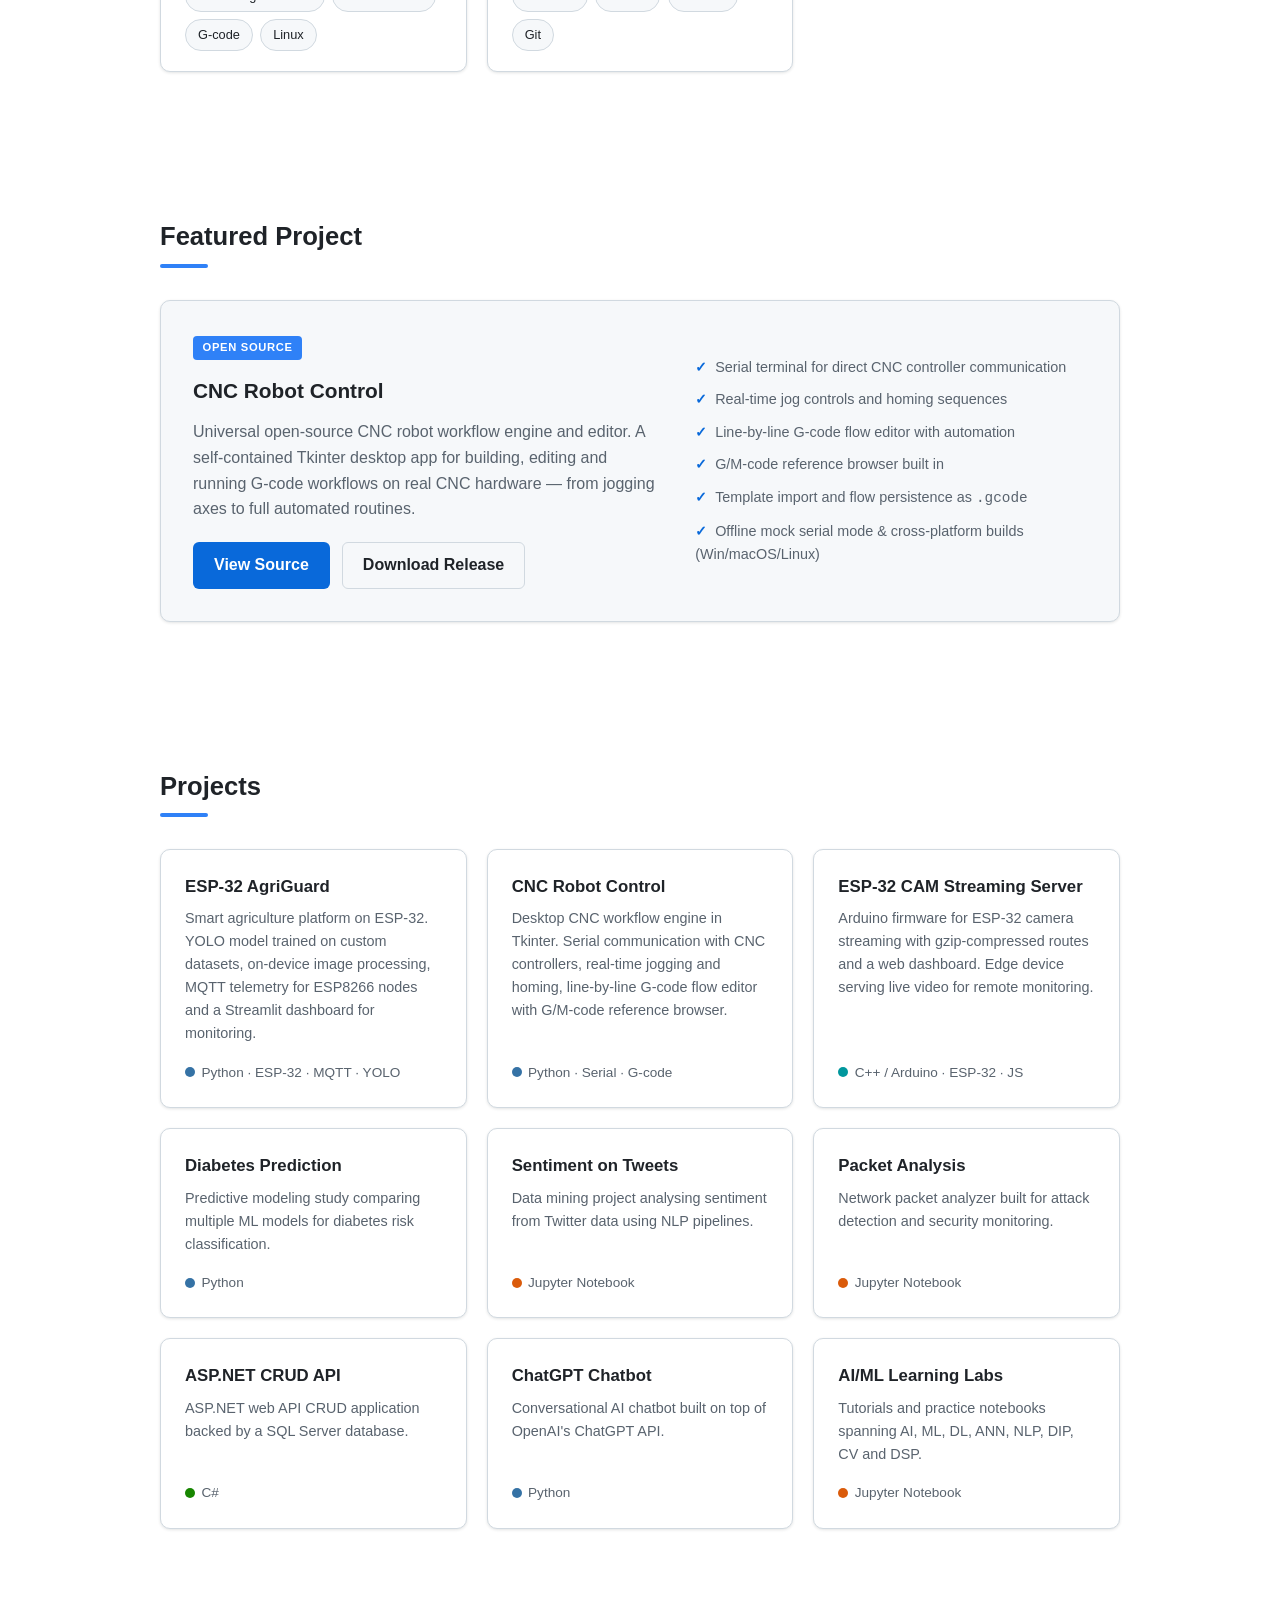
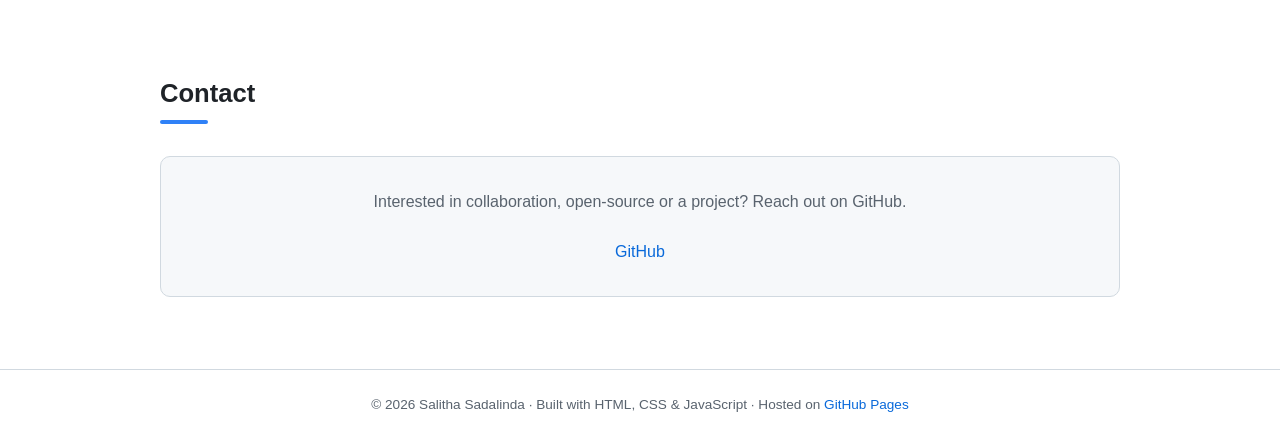
==== commit ff151976: "Remove gantry card detection project" ====
--- a/index.html
+++ b/index.html
@@ -227,12 +227,6 @@
           </article>
 
           <article class="project-card">
-            <h3 class="p-title"><a href="https://github.com/salithasadalinda/gantry-card-detection" target="_blank" rel="noopener">Gantry Card Detection</a></h3>
-            <p class="p-desc">YOLOv8 instance segmentation trained on a custom gantry/ID-card dataset with oriented bounding boxes, plus OCR pipeline for extracting card data. End-to-end ML pipeline design.</p>
-            <span class="p-lang"><span class="lang-dot" style="background:#DA5B0B"></span>Python &middot; YOLOv8 &middot; OCR</span>
-          </article>
-
-          <article class="project-card">
             <h3 class="p-title"><a href="https://github.com/salithasadalinda/EI_ESP32_CAM_SERVER" target="_blank" rel="noopener">ESP-32 CAM Streaming Server</a></h3>
             <p class="p-desc">Arduino firmware for ESP-32 camera streaming with gzip-compressed routes and a web dashboard. Edge device serving live video for remote monitoring.</p>
             <span class="p-lang"><span class="lang-dot" style="background:#00979D"></span>C++ / Arduino &middot; ESP-32 &middot; JS</span>
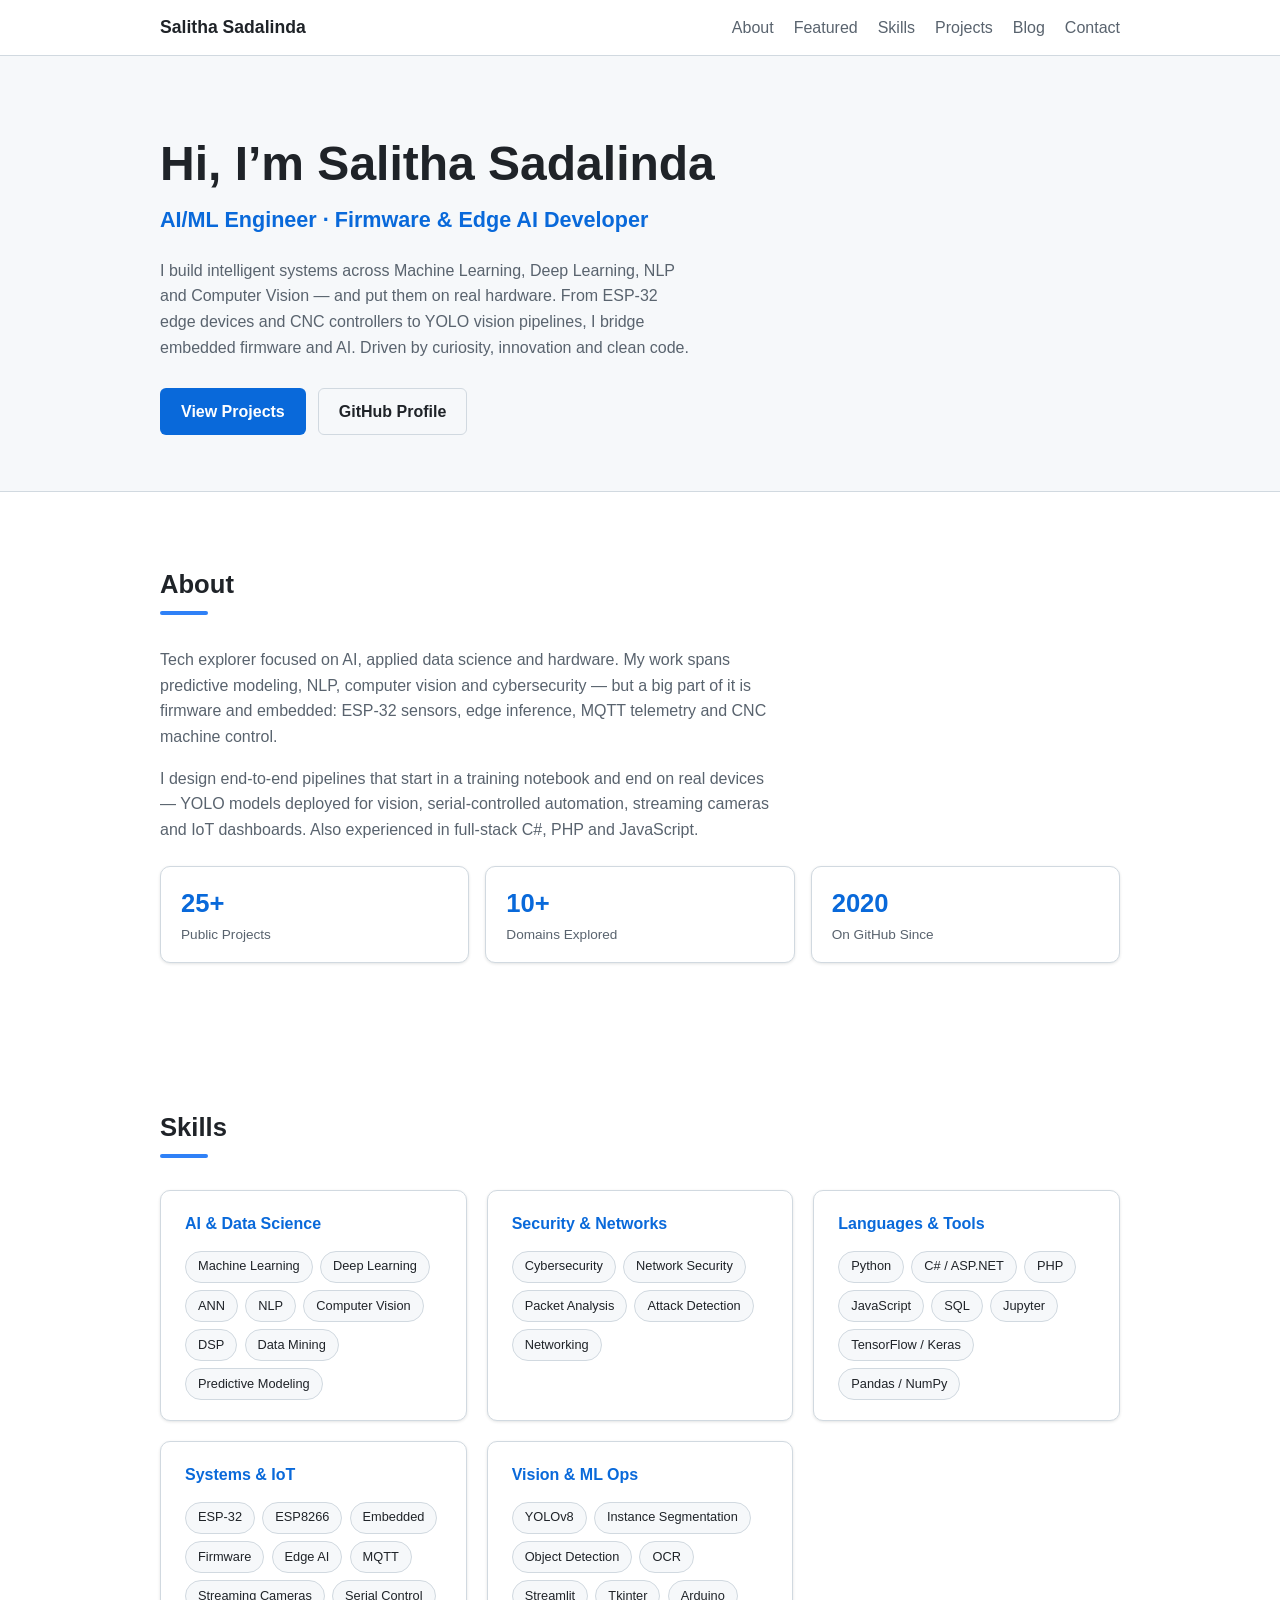
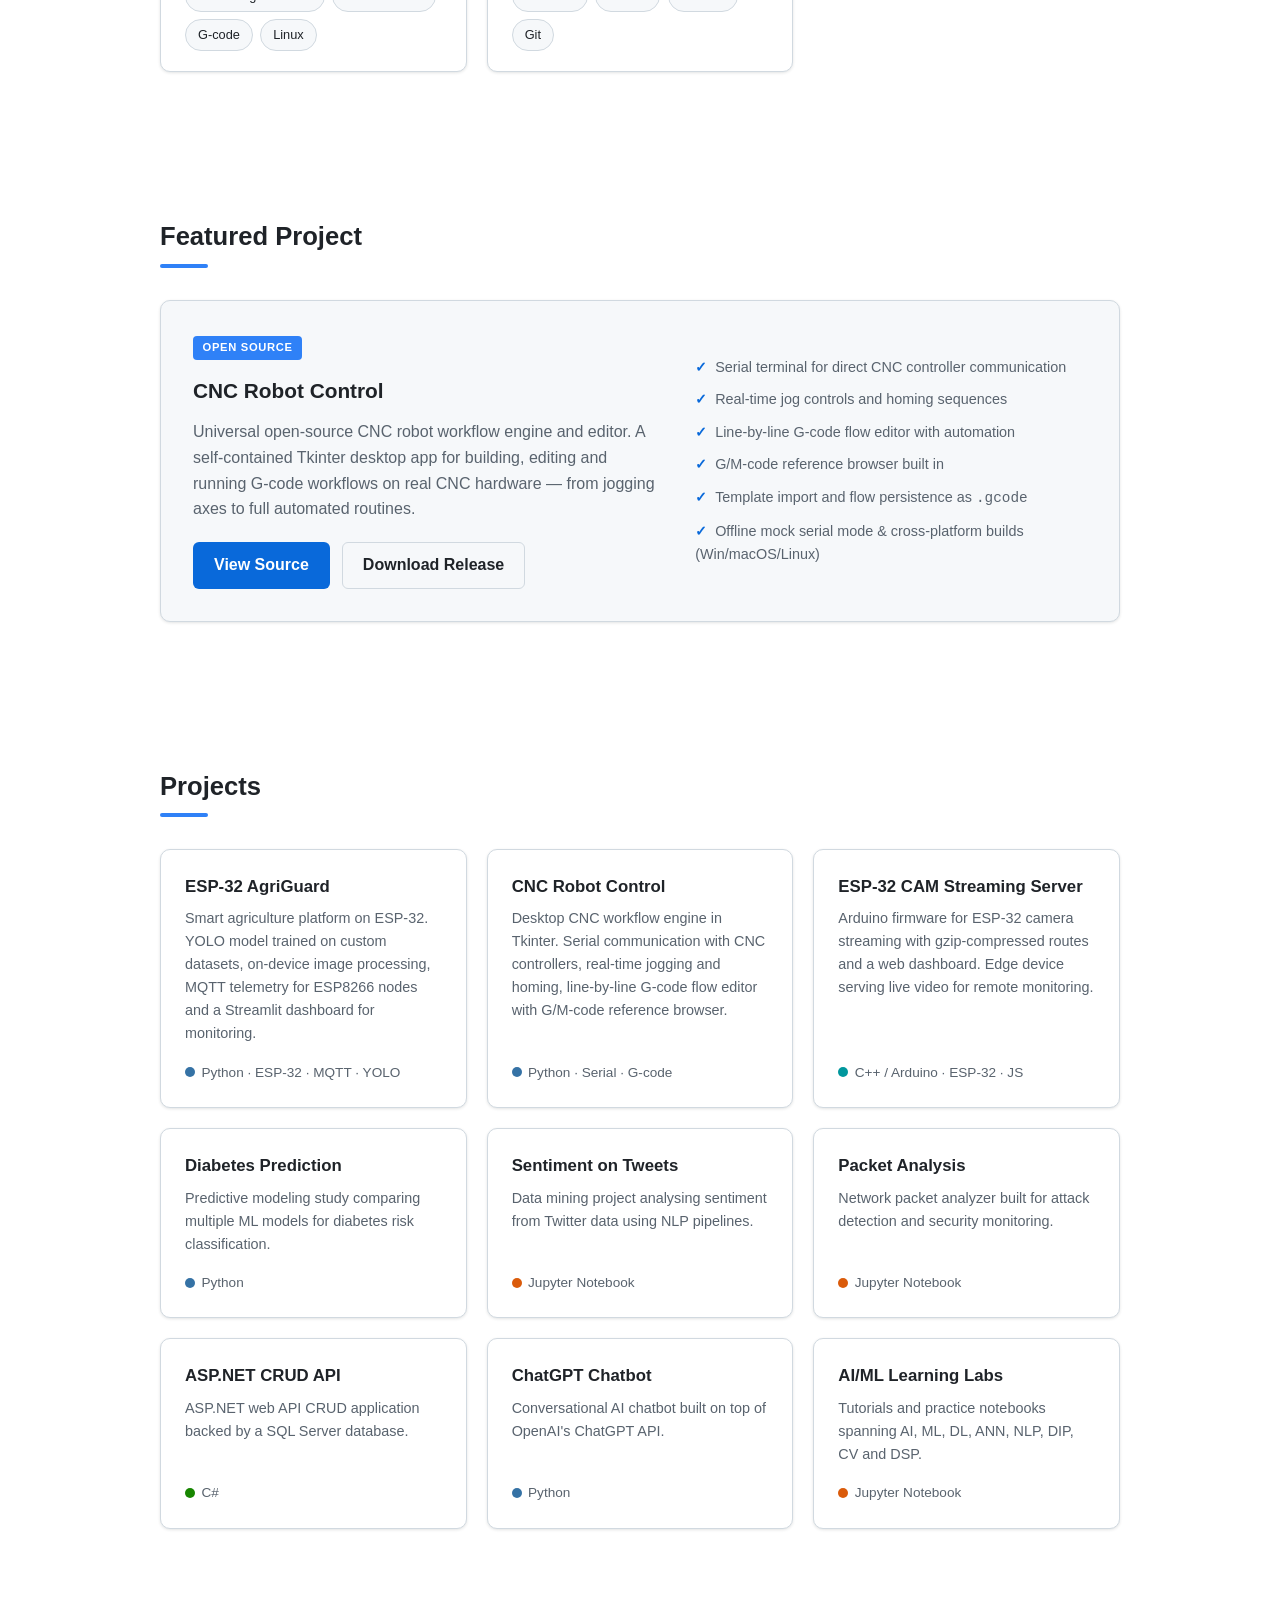
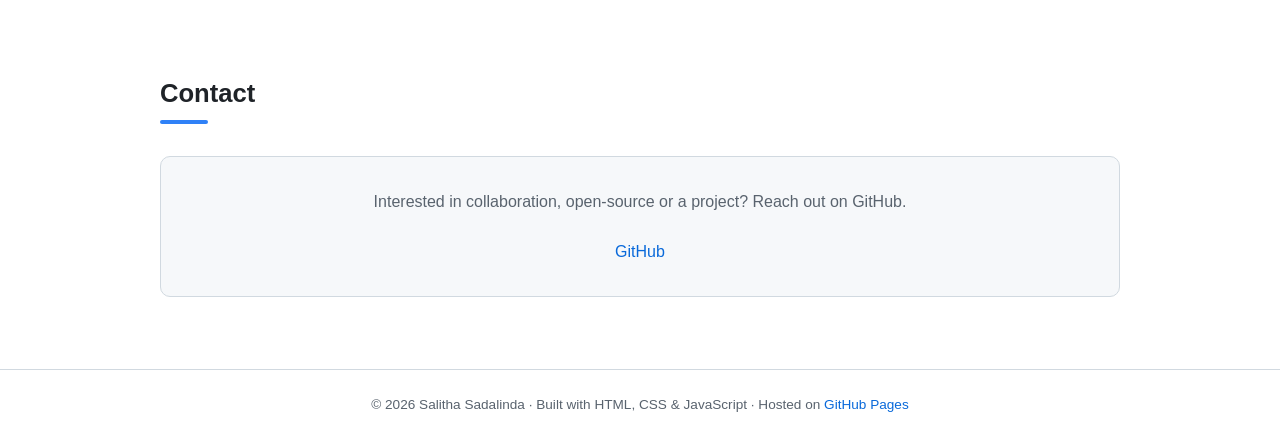
==== commit 227eb028: "Add blog page with four posts" ====
--- a/index.html
+++ b/index.html
@@ -49,6 +49,7 @@
         <li><a href="#featured">Featured</a></li>
         <li><a href="#skills">Skills</a></li>
         <li><a href="#projects">Projects</a></li>
+        <li><a href="/blog/">Blog</a></li>
         <li><a href="#contact">Contact</a></li>
       </ul>
     </nav>
--- a/assets/css/style.css
+++ b/assets/css/style.css
@@ -403,6 +403,118 @@
   background: var(--accent);
 }
 
+/* ---------- Blog ---------- */
+.blog-list {
+  display: grid;
+  grid-template-columns: repeat(auto-fill, minmax(300px, 1fr));
+  gap: 1.25rem;
+}
+
+.post-card {
+  background: var(--card-bg);
+  border: 1px solid var(--border);
+  border-radius: var(--radius);
+  padding: 1.5rem;
+  box-shadow: var(--shadow);
+  transition: box-shadow 0.2s ease, transform 0.2s ease;
+}
+
+.post-card:hover {
+  box-shadow: var(--shadow-lg);
+  transform: translateY(-2px);
+}
+
+.post-card .post-meta {
+  color: var(--text-muted);
+  font-size: 0.8rem;
+  margin-bottom: 0.5rem;
+}
+
+.post-card h3 {
+  font-size: 1.05rem;
+  margin-bottom: 0.5rem;
+}
+
+.post-card h3 a {
+  color: var(--text);
+}
+
+.post-card .post-excerpt {
+  color: var(--text-muted);
+  font-size: 0.9rem;
+  margin-bottom: 1rem;
+}
+
+.read-more {
+  font-size: 0.85rem;
+  font-weight: 600;
+}
+
+.post {
+  max-width: 70ch;
+  margin-inline: auto;
+  padding: 4rem 0;
+}
+
+.post .post-title {
+  font-size: clamp(1.6rem, 4vw, 2.2rem);
+  line-height: 1.25;
+  margin-bottom: 0.5rem;
+}
+
+.post .post-meta {
+  color: var(--text-muted);
+  font-size: 0.85rem;
+  margin-bottom: 2rem;
+}
+
+.post h2 {
+  font-size: 1.35rem;
+  margin: 2rem 0 0.75rem;
+}
+
+.post p {
+  margin-bottom: 1rem;
+  color: var(--text);
+}
+
+.post code {
+  background: var(--code-bg);
+  border: 1px solid var(--border);
+  border-radius: 4px;
+  padding: 0.15rem 0.4rem;
+  font-size: 0.9em;
+}
+
+.post pre {
+  background: var(--code-bg);
+  border: 1px solid var(--border);
+  border-radius: var(--radius);
+  padding: 1rem;
+  overflow-x: auto;
+  margin-bottom: 1rem;
+}
+
+.post pre code {
+  background: none;
+  border: none;
+  padding: 0;
+}
+
+.post ul {
+  margin: 0 0 1rem 1.5rem;
+}
+
+.post li {
+  margin-bottom: 0.4rem;
+}
+
+.back-link {
+  display: inline-block;
+  margin-bottom: 1.5rem;
+  font-size: 0.9rem;
+}
+
 /* ---------- Contact ---------- */
 .contact-box {
   background: var(--bg-alt);
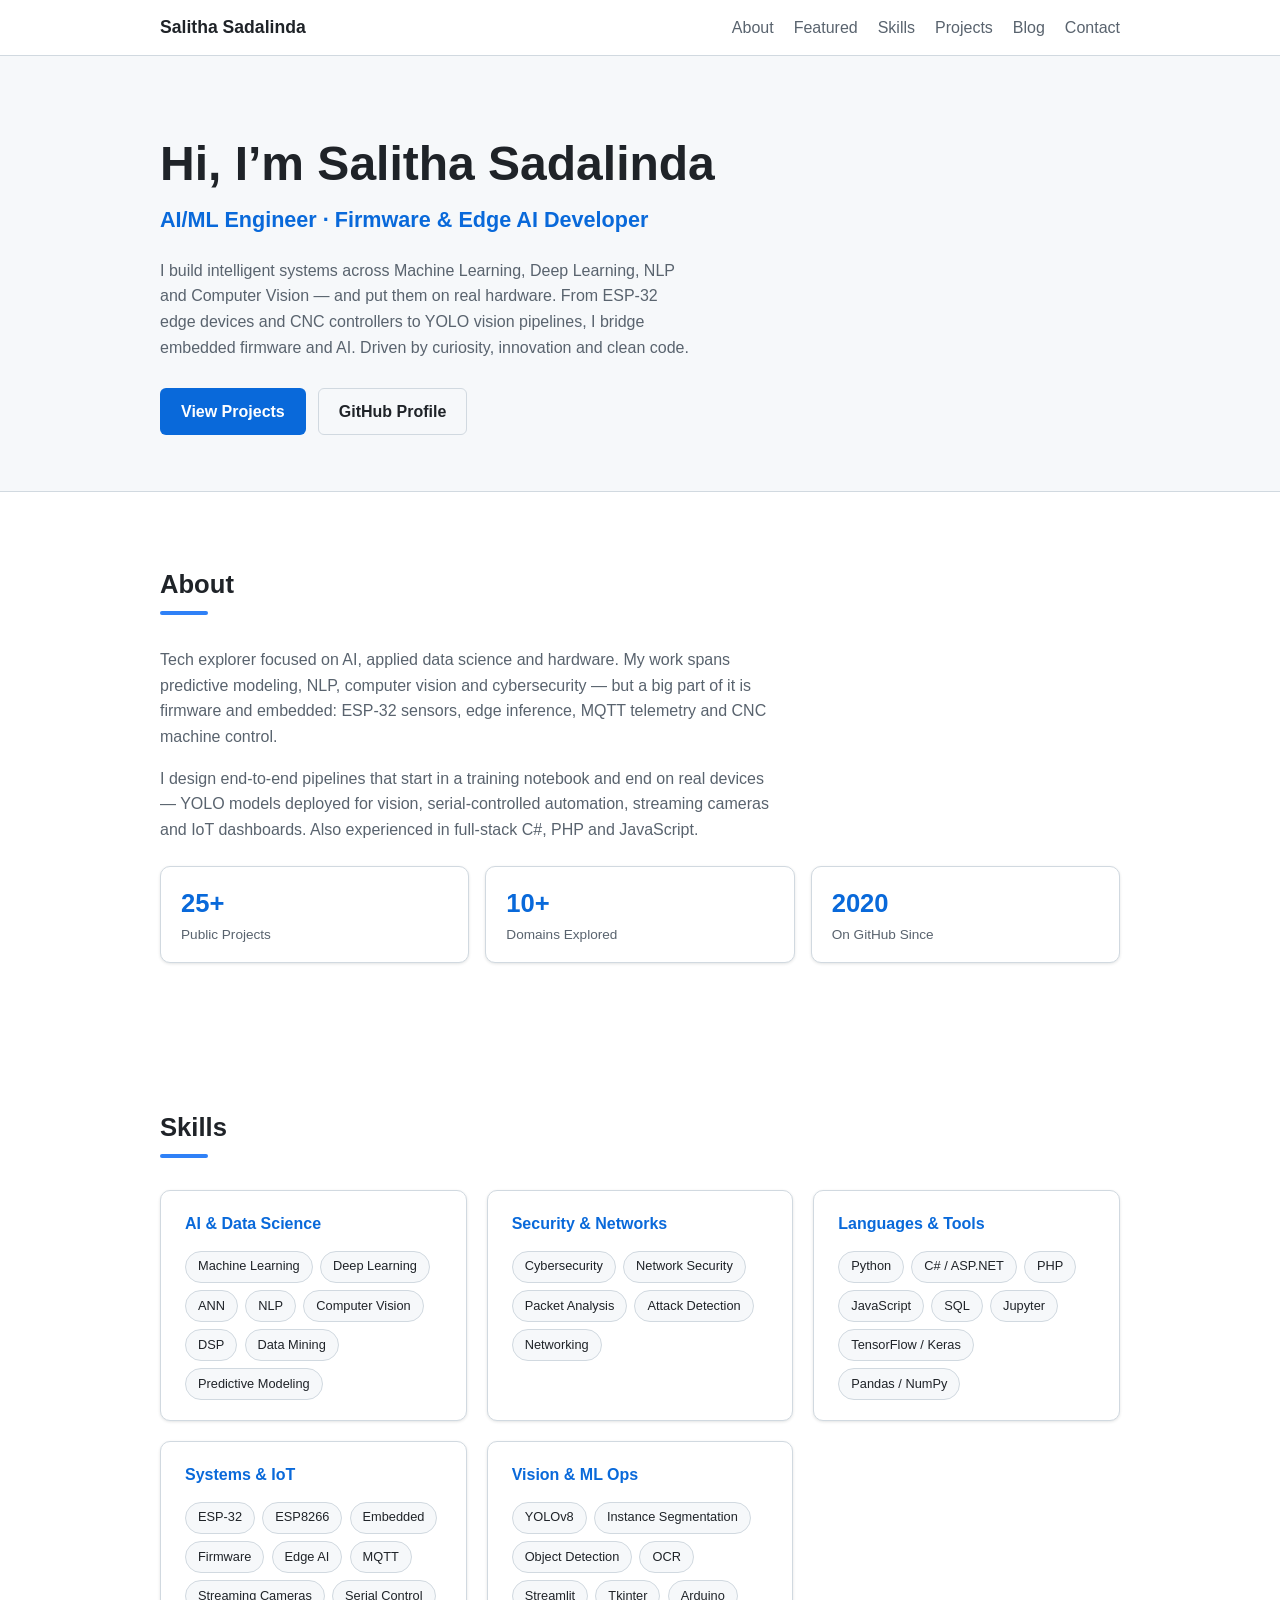
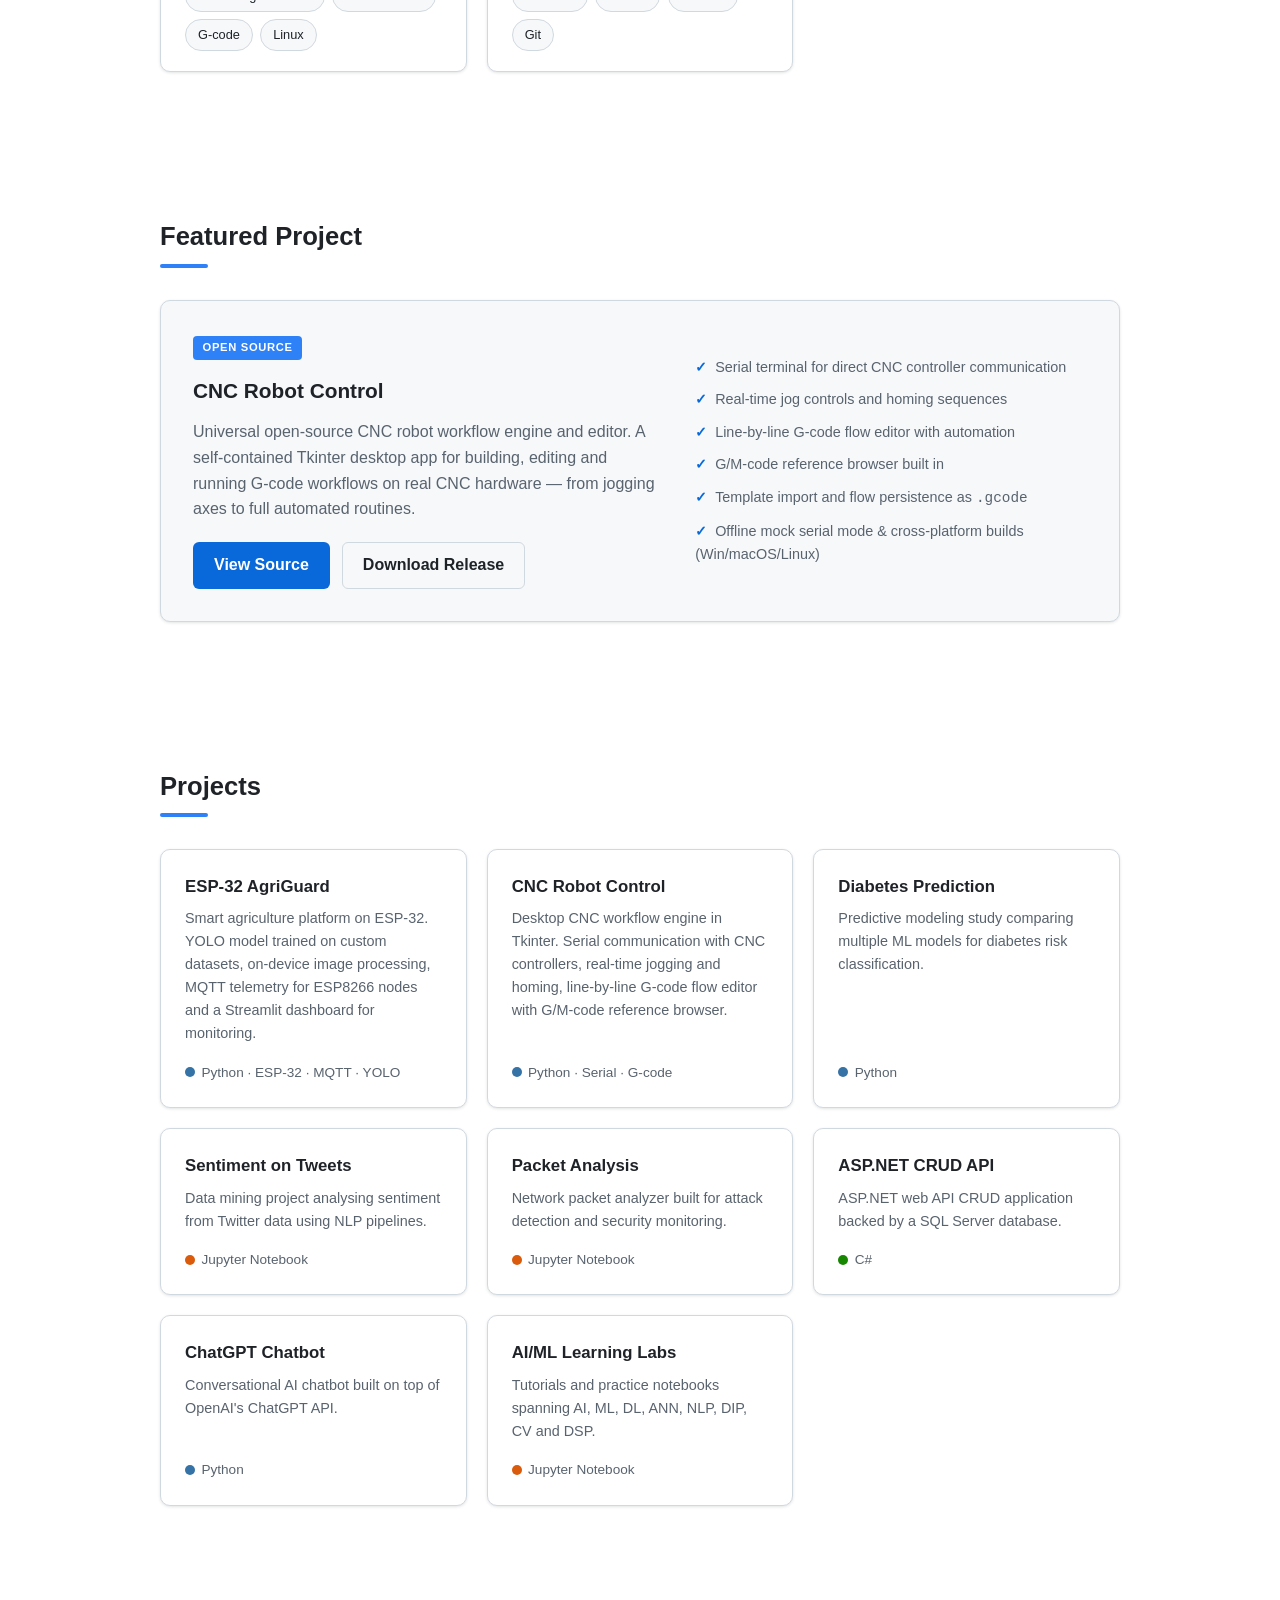
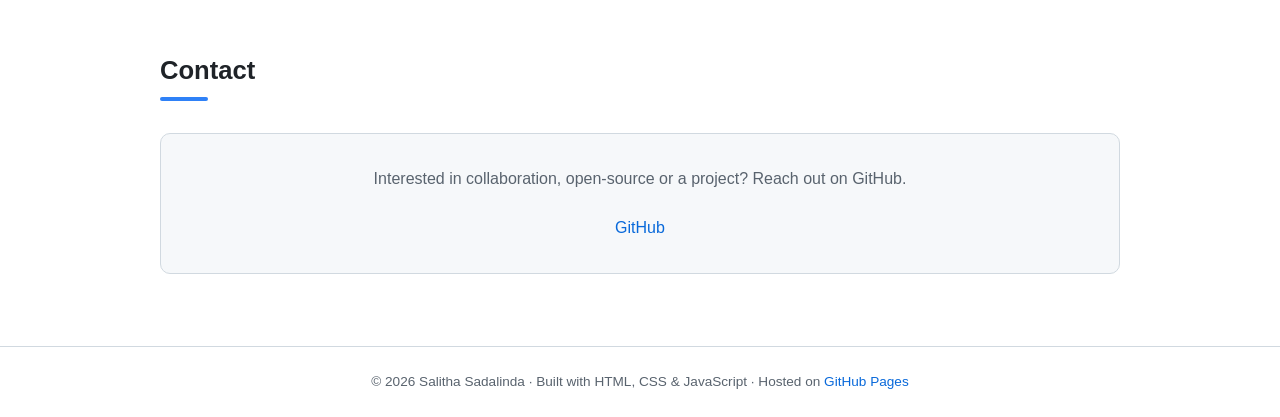
==== commit 36aa563c: "Remove EI_ESP32_CAM_SERVER fork content; rewrite ESP-32 post with real TinyML lessons" ====
--- a/index.html
+++ b/index.html
@@ -228,12 +228,6 @@
           </article>
 
           <article class="project-card">
-            <h3 class="p-title"><a href="https://github.com/salithasadalinda/EI_ESP32_CAM_SERVER" target="_blank" rel="noopener">ESP-32 CAM Streaming Server</a></h3>
-            <p class="p-desc">Arduino firmware for ESP-32 camera streaming with gzip-compressed routes and a web dashboard. Edge device serving live video for remote monitoring.</p>
-            <span class="p-lang"><span class="lang-dot" style="background:#00979D"></span>C++ / Arduino &middot; ESP-32 &middot; JS</span>
-          </article>
-
-          <article class="project-card">
             <h3 class="p-title"><a href="https://github.com/salithasadalinda/diabetis_prediction" target="_blank" rel="noopener">Diabetes Prediction</a></h3>
             <p class="p-desc">Predictive modeling study comparing multiple ML models for diabetes risk classification.</p>
             <span class="p-lang"><span class="lang-dot" style="background:#3572A5"></span>Python</span>
